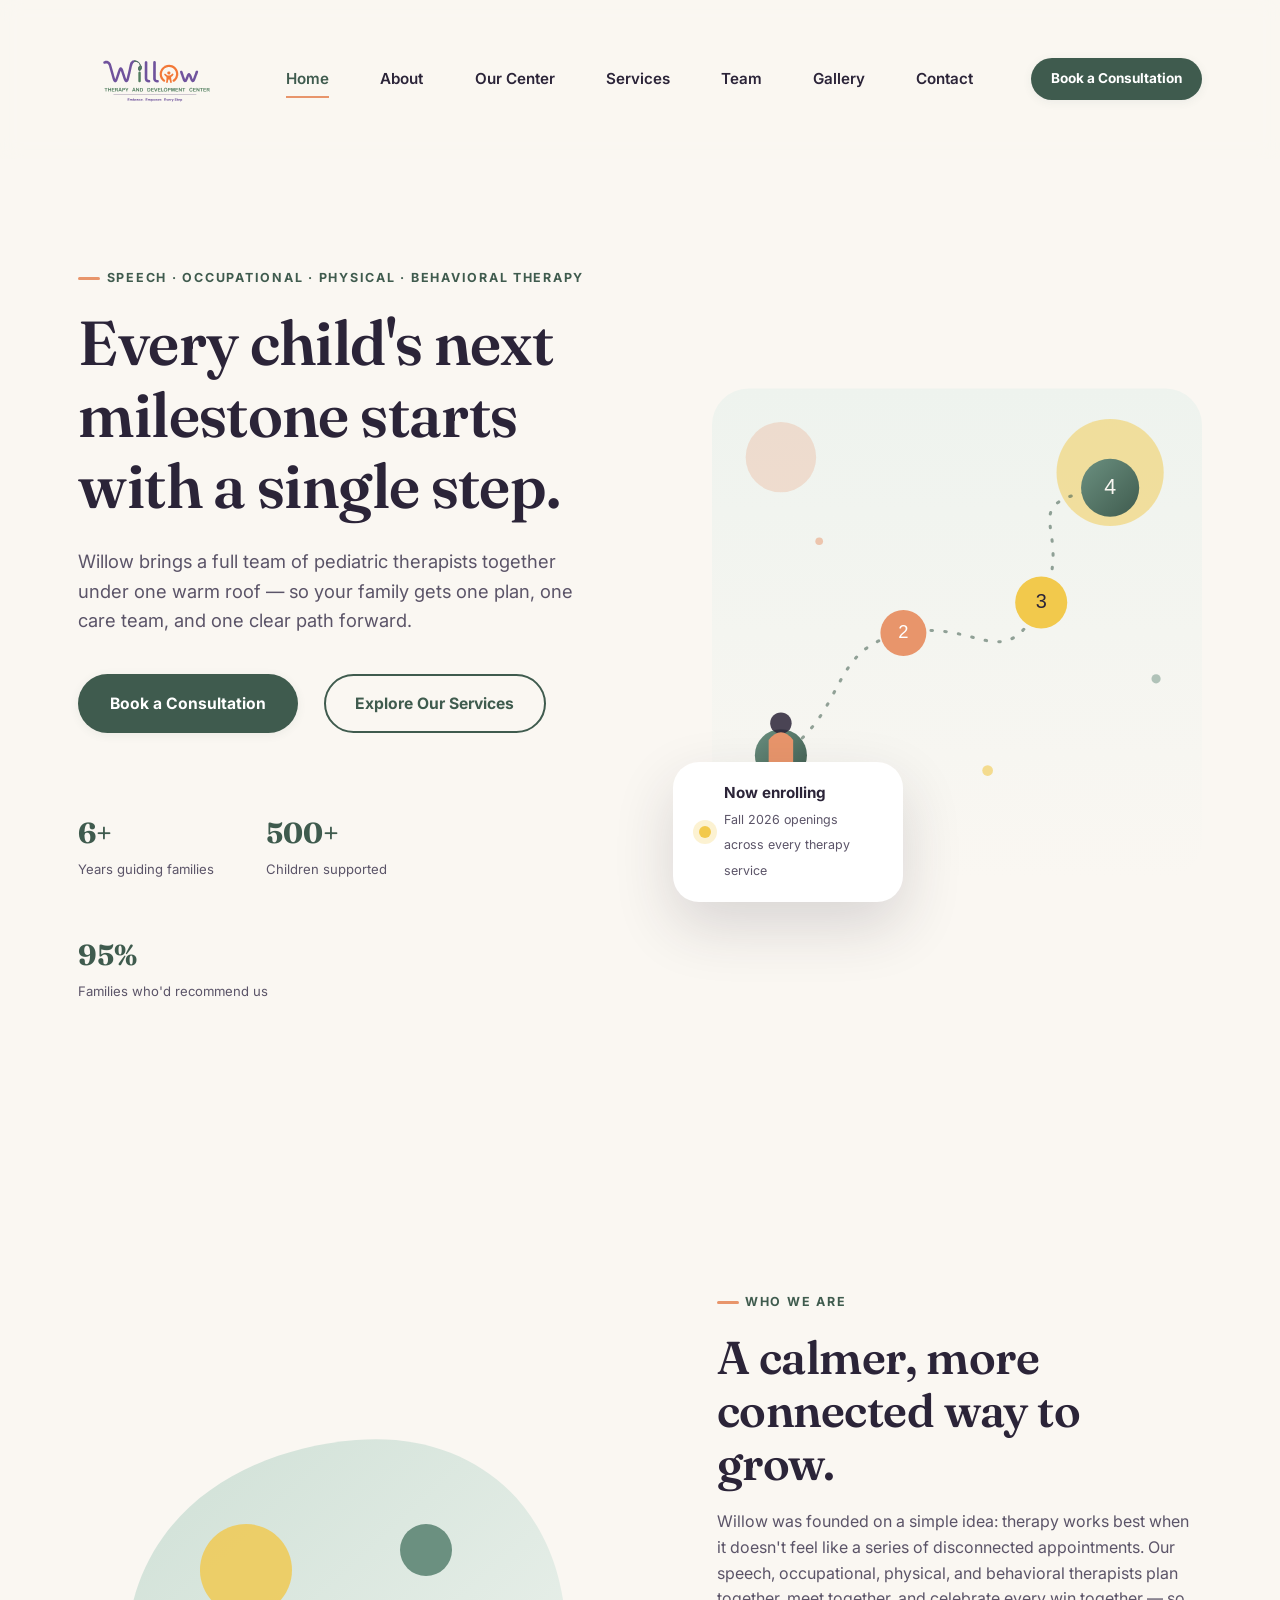
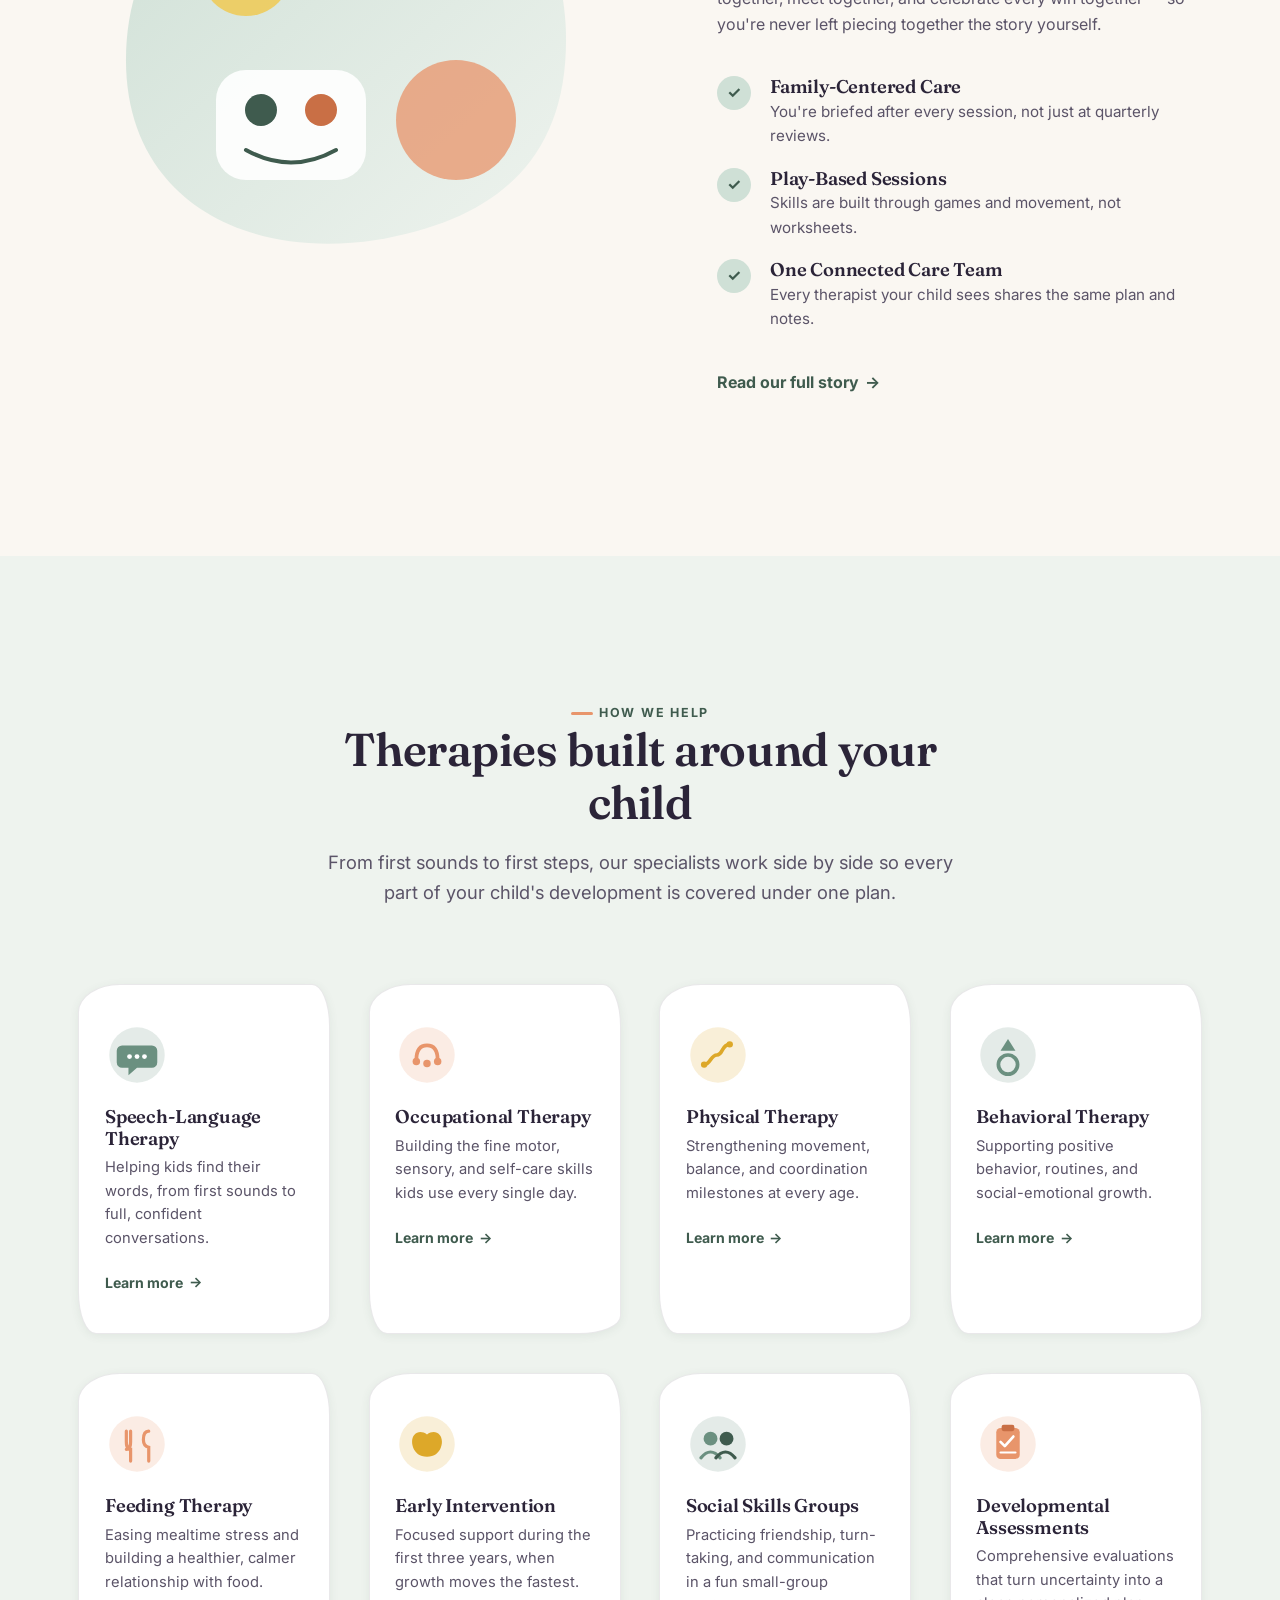
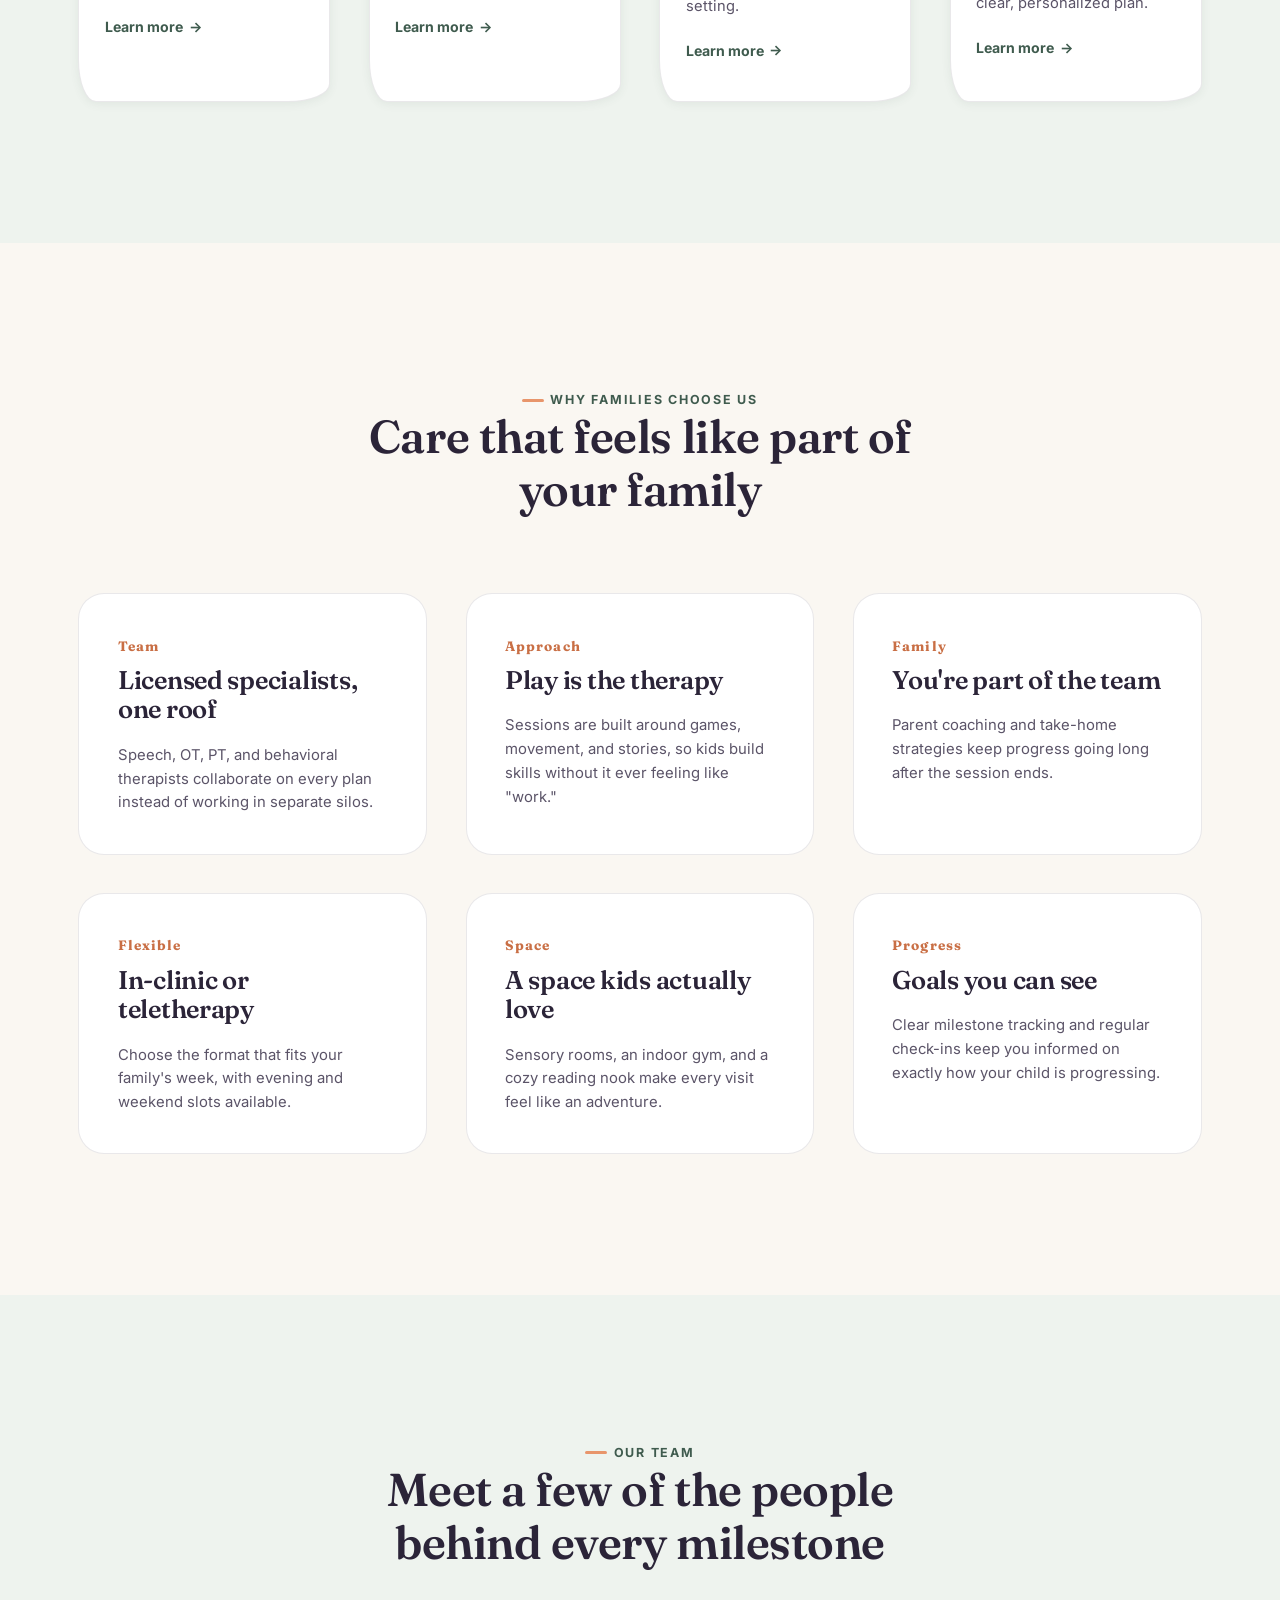
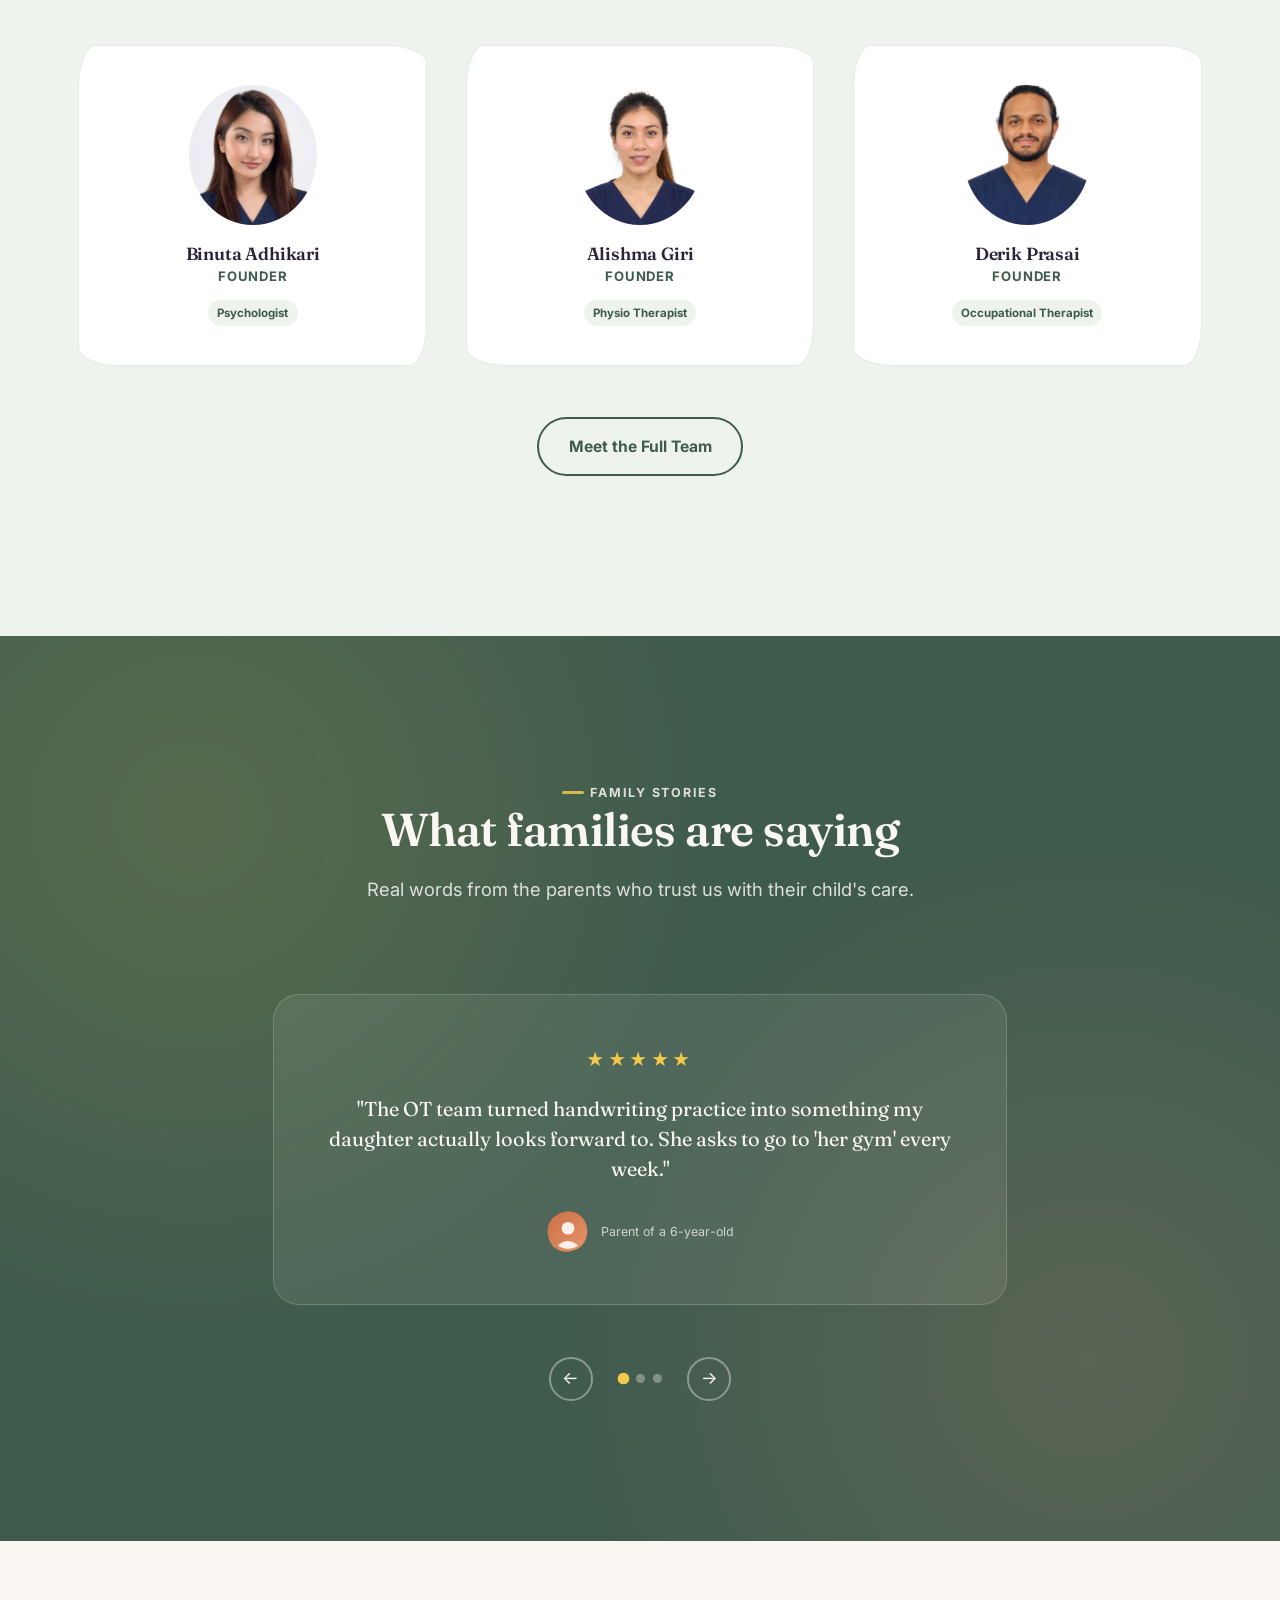
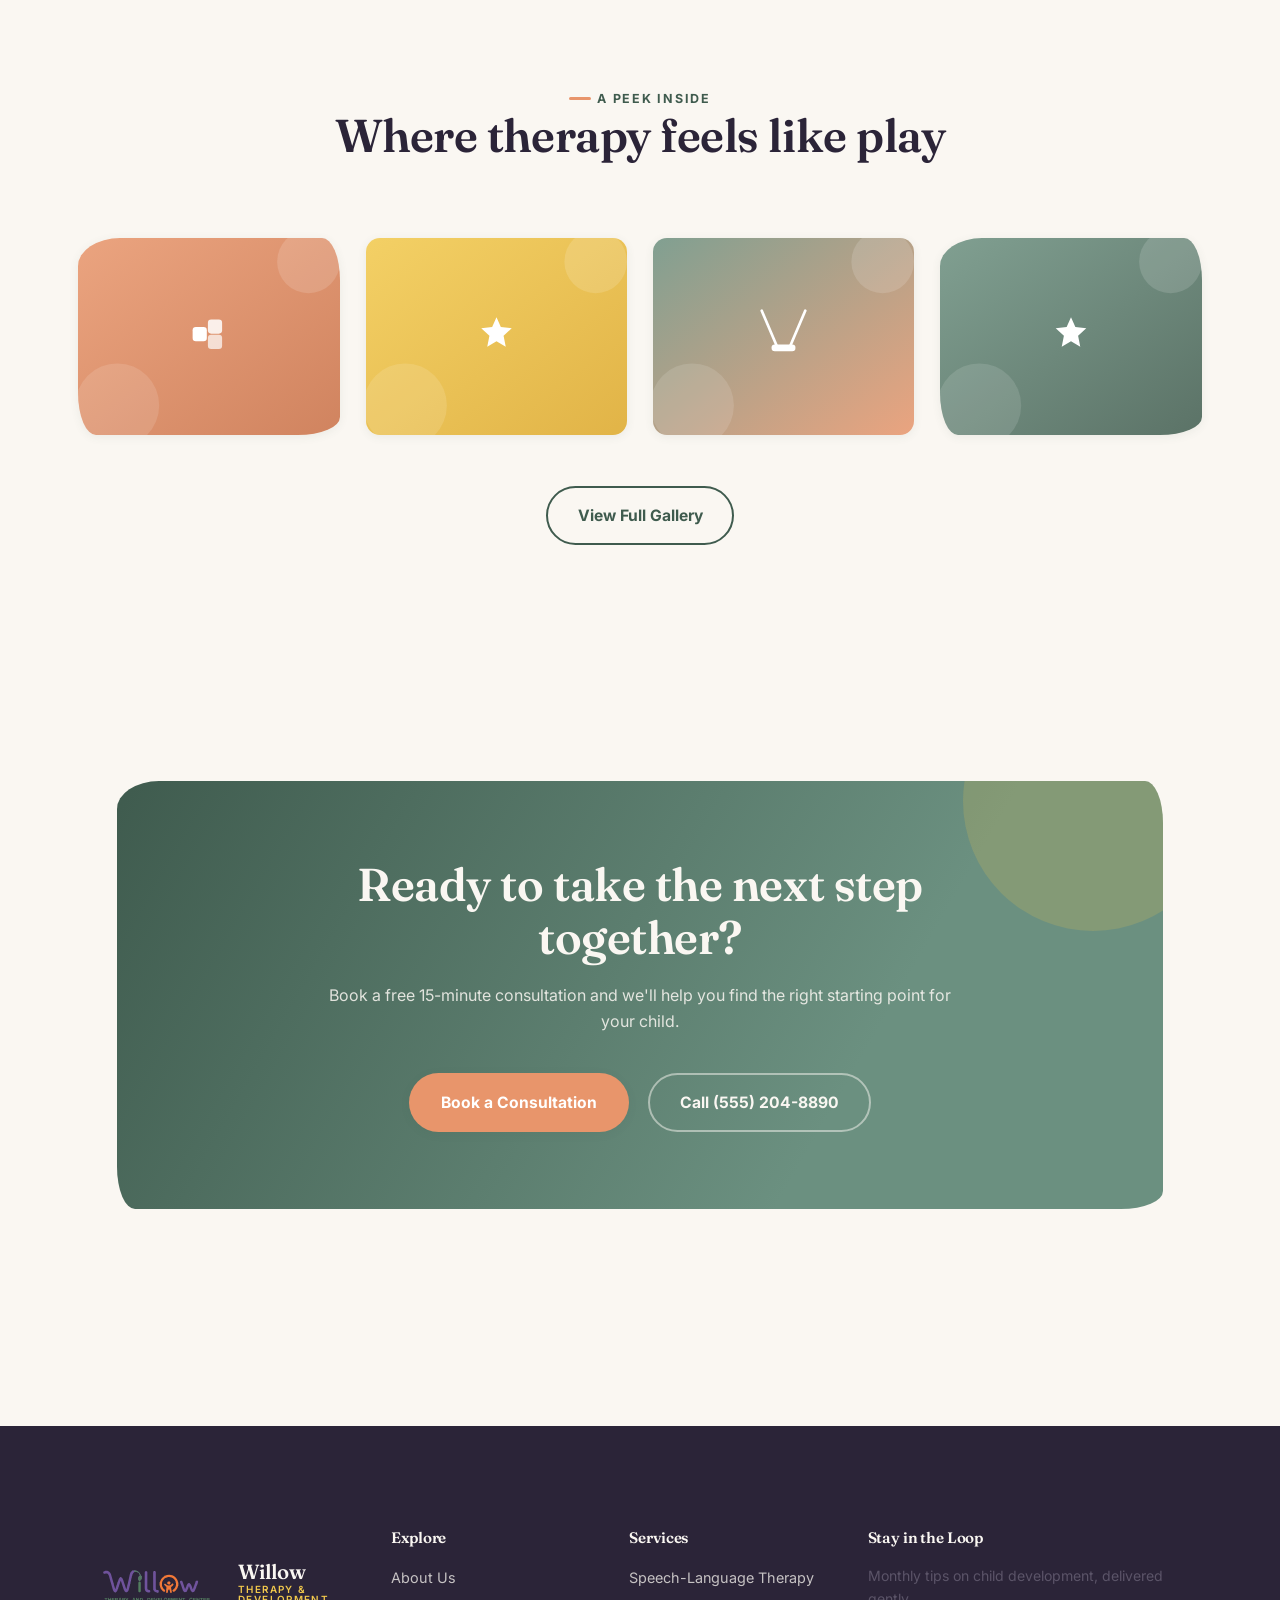
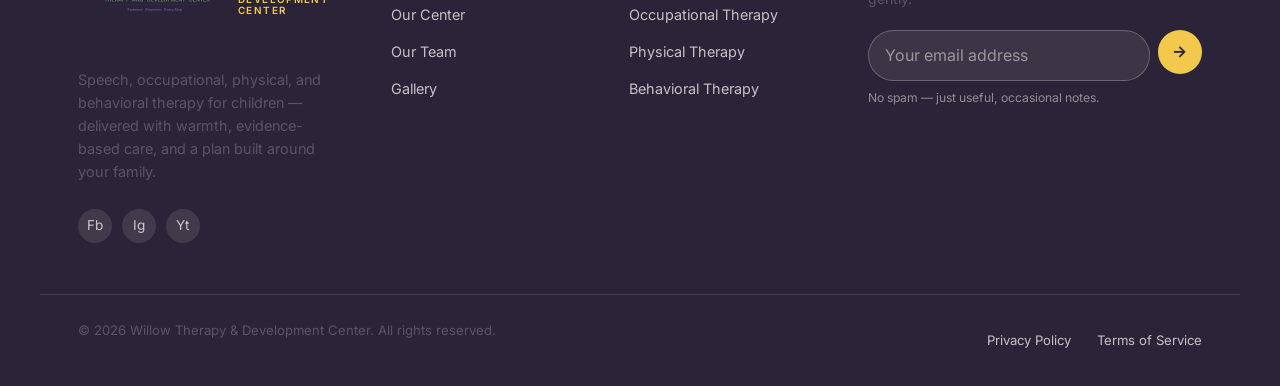
==== index.html @ e05fc43d "Willow Therapy & Development Center website Static marketing site (7 pages, vanilla JS, no build ste" ====
<!DOCTYPE html>
<html lang="en">
<head>
<meta charset="UTF-8">
<meta name="viewport" content="width=device-width, initial-scale=1.0">
<title>Willow Therapy &amp; Development Center</title>
<meta name="description" content="Willow is a pediatric therapy &amp; development center offering speech, occupational, physical, and behavioral therapy for children in one warm, connected space.">
<link rel="icon" type="image/svg+xml" href="images/favicon.svg">
<link rel="preconnect" href="https://fonts.googleapis.com">
<link rel="preconnect" href="https://fonts.gstatic.com" crossorigin>
<link href="https://fonts.googleapis.com/css2?family=Fraunces:opsz,wght@9..144,400;9..144,500;9..144,600;9..144,700&amp;family=Inter:wght@400;500;600;700;800&amp;display=swap" rel="stylesheet">
<link rel="stylesheet" href="css/style.css">
</head>
<body>

<a class="skip-link" href="#main">Skip to content</a>

<!-- ============================== HEADER ============================== -->
<header class="site-header">
  <div class="container nav">
    <a href="index.html" class="brand">
      <img src="images/no_bg_logo.svg" alt="Willow Therapy &amp; Development Center logo" width="42" height="34">
      
    </a>
    <nav class="nav-links" aria-label="Primary">
      <a href="index.html" aria-current="page">Home</a>
      <a href="about.html">About</a>
      <a href="our-center.html">Our Center</a>
      <a href="services.html">Services</a>
      <a href="team.html">Team</a>
      <a href="gallery.html">Gallery</a>
      <a href="contact.html">Contact</a>
    </nav>
    <div class="nav-actions">
      <a href="contact.html#contact-form" class="btn btn-primary btn-sm">Book a Consultation</a>
      <button class="hamburger" aria-label="Toggle menu" aria-expanded="false" aria-controls="mobileMenu">
        <span></span><span></span><span></span>
      </button>
    </div>
  </div>
</header>

<div class="mobile-menu" id="mobileMenu">
  <ul>
    <li><a href="index.html">Home</a></li>
    <li><a href="about.html">About</a></li>
    <li><a href="our-center.html">Our Center</a></li>
    <li><a href="services.html">Services</a></li>
    <li><a href="team.html">Team</a></li>
    <li><a href="gallery.html">Gallery</a></li>
    <li><a href="contact.html">Contact</a></li>
  </ul>
  <a href="contact.html#contact-form" class="btn btn-primary btn-block">Book a Consultation</a>
</div>

<main id="main">

  <!-- ============================== HERO ============================== -->
  <section class="hero">
    <div class="container">
      <div class="hero-copy reveal">
        <p class="eyebrow">Speech &middot; Occupational &middot; Physical &middot; Behavioral Therapy</p>
        <h1>Every child's next milestone starts with a single step.</h1>
        <p class="lead">Willow brings a full team of pediatric therapists together under one warm roof — so your family gets one plan, one care team, and one clear path forward.</p>
        <div class="hero-actions">
          <a href="contact.html#contact-form" class="btn btn-primary">Book a Consultation</a>
          <a href="services.html" class="btn btn-outline">Explore Our Services</a>
        </div>
        <div class="hero-stats">
          <div class="stat"><b>6+</b><span>Years guiding families</span></div>
          <div class="stat"><b>500+</b><span>Children supported</span></div>
          <div class="stat"><b>95%</b><span>Families who'd recommend us</span></div>
        </div>
      </div>
      <div class="hero-art reveal">
        <img src="images/hero-path.svg" alt="Illustration of a winding path with four stepping stones, representing a child's developmental milestones" width="640" height="640">
        <div class="hero-badge">
          <span class="dot" aria-hidden="true"></span>
          <div>
            <strong>Now enrolling</strong>
            <span>Fall 2026 openings across every therapy service</span>
          </div>
        </div>
      </div>
    </div>
  </section>

  <!-- ============================== ABOUT ============================== -->
  <section class="section" id="about">
    <div class="container two-col">
      <div class="about-art reveal">
        <img src="images/about-illustration.svg" alt="Illustration of a cozy therapy room with soft shapes and building blocks" width="500" height="460">
      </div>
      <div class="reveal">
        <p class="eyebrow">Who We Are</p>
        <h2>A calmer, more connected way to grow.</h2>
        <p>Willow was founded on a simple idea: therapy works best when it doesn't feel like a series of disconnected appointments. Our speech, occupational, physical, and behavioral therapists plan together, meet together, and celebrate every win together &mdash; so you're never left piecing together the story yourself.</p>
        <div class="about-values">
          <div class="about-value">
            <span class="mark">✓</span>
            <div><h4>Family-Centered Care</h4><p>You're briefed after every session, not just at quarterly reviews.</p></div>
          </div>
          <div class="about-value">
            <span class="mark">✓</span>
            <div><h4>Play-Based Sessions</h4><p>Skills are built through games and movement, not worksheets.</p></div>
          </div>
          <div class="about-value">
            <span class="mark">✓</span>
            <div><h4>One Connected Care Team</h4><p>Every therapist your child sees shares the same plan and notes.</p></div>
          </div>
        </div>
        <p style="margin-top: var(--sp-5);"><a href="about.html" class="btn-ghost">Read our full story</a></p>
      </div>
    </div>
  </section>

  <!-- ============================== SERVICES ============================== -->
  <section class="section section-alt" id="services">
    <div class="container">
      <div class="section-head center reveal">
        <p class="eyebrow">How We Help</p>
        <h2>Therapies built around your child</h2>
        <p class="lead" style="margin-inline:auto;">From first sounds to first steps, our specialists work side by side so every part of your child's development is covered under one plan.</p>
      </div>
      <div class="service-grid">

        <div class="service-card reveal">
          <img class="service-icon" src="images/icon-speech.svg" alt="" width="64" height="64">
          <h3>Speech-Language Therapy</h3>
          <p>Helping kids find their words, from first sounds to full, confident conversations.</p>
          <a href="services.html#speech-language-therapy" class="btn-ghost">Learn more</a>
        </div>

        <div class="service-card reveal">
          <img class="service-icon" src="images/icon-ot.svg" alt="" width="64" height="64">
          <h3>Occupational Therapy</h3>
          <p>Building the fine motor, sensory, and self-care skills kids use every single day.</p>
          <a href="services.html#occupational-therapy" class="btn-ghost">Learn more</a>
        </div>

        <div class="service-card reveal">
          <img class="service-icon" src="images/icon-pt.svg" alt="" width="64" height="64">
          <h3>Physical Therapy</h3>
          <p>Strengthening movement, balance, and coordination milestones at every age.</p>
          <a href="services.html#physical-therapy" class="btn-ghost">Learn more</a>
        </div>

        <div class="service-card reveal">
          <img class="service-icon" src="images/icon-aba.svg" alt="" width="64" height="64">
          <h3>Behavioral Therapy</h3>
          <p>Supporting positive behavior, routines, and social-emotional growth.</p>
          <a href="services.html#behavioral-therapy" class="btn-ghost">Learn more</a>
        </div>

        <div class="service-card reveal">
          <img class="service-icon" src="images/icon-feeding.svg" alt="" width="64" height="64">
          <h3>Feeding Therapy</h3>
          <p>Easing mealtime stress and building a healthier, calmer relationship with food.</p>
          <a href="services.html#feeding-therapy" class="btn-ghost">Learn more</a>
        </div>

        <div class="service-card reveal">
          <img class="service-icon" src="images/icon-early.svg" alt="" width="64" height="64">
          <h3>Early Intervention</h3>
          <p>Focused support during the first three years, when growth moves the fastest.</p>
          <a href="services.html#early-intervention" class="btn-ghost">Learn more</a>
        </div>

        <div class="service-card reveal">
          <img class="service-icon" src="images/icon-social.svg" alt="" width="64" height="64">
          <h3>Social Skills Groups</h3>
          <p>Practicing friendship, turn-taking, and communication in a fun small-group setting.</p>
          <a href="services.html#social-skills-groups" class="btn-ghost">Learn more</a>
        </div>

        <div class="service-card reveal">
          <img class="service-icon" src="images/icon-assessment.svg" alt="" width="64" height="64">
          <h3>Developmental Assessments</h3>
          <p>Comprehensive evaluations that turn uncertainty into a clear, personalized plan.</p>
          <a href="services.html#developmental-assessments" class="btn-ghost">Learn more</a>
        </div>

      </div>
    </div>
  </section>

  <!-- ============================== WHY CHOOSE US ============================== -->
  <section class="section" id="why-us">
    <div class="container">
      <div class="section-head center reveal">
        <p class="eyebrow">Why Families Choose Us</p>
        <h2>Care that feels like part of your family</h2>
      </div>
      <div class="why-grid">
        <div class="why-card reveal">
          <span class="num">Team</span>
          <h3>Licensed specialists, one roof</h3>
          <p>Speech, OT, PT, and behavioral therapists collaborate on every plan instead of working in separate silos.</p>
        </div>
        <div class="why-card reveal">
          <span class="num">Approach</span>
          <h3>Play is the therapy</h3>
          <p>Sessions are built around games, movement, and stories, so kids build skills without it ever feeling like "work."</p>
        </div>
        <div class="why-card reveal">
          <span class="num">Family</span>
          <h3>You're part of the team</h3>
          <p>Parent coaching and take-home strategies keep progress going long after the session ends.</p>
        </div>
        <div class="why-card reveal">
          <span class="num">Flexible</span>
          <h3>In-clinic or teletherapy</h3>
          <p>Choose the format that fits your family's week, with evening and weekend slots available.</p>
        </div>
        <div class="why-card reveal">
          <span class="num">Space</span>
          <h3>A space kids actually love</h3>
          <p>Sensory rooms, an indoor gym, and a cozy reading nook make every visit feel like an adventure.</p>
        </div>
        <div class="why-card reveal">
          <span class="num">Progress</span>
          <h3>Goals you can see</h3>
          <p>Clear milestone tracking and regular check-ins keep you informed on exactly how your child is progressing.</p>
        </div>
      </div>
    </div>
  </section>

  <!-- ============================== MEET THE TEAM ============================== -->
  <section class="section section-alt" id="team">
    <div class="container">
      <div class="section-head center reveal">
        <p class="eyebrow">Our Team</p>
        <h2>Meet a few of the people behind every milestone</h2>
      </div>
      <div class="team-grid team-preview">
        <div class="team-card reveal">
          <div class="team-photo"><img src="images/Binuta.jpg" alt="Portrait illustration of Binuta Adhikari" width="128" height="140"></div>
          <h3>Binuta Adhikari</h3>
          <span class="team-role">Founder</span>
          <div class="team-tags"><span class="tag">Psychologist</span></div>
        </div>
        <div class="team-card reveal">
          <div class="team-photo"><img src="images/Alishma.jpg" alt="Portrait illustration of Alishma Giri" width="128" height="140"></div>
          <h3>Alishma Giri</h3>
          <span class="team-role">Founder</span>
          <div class="team-tags"><span class="tag">Physio Therapist</span></div>
        </div>
        <div class="team-card reveal">
          <div class="team-photo"><img src="images/Derik.jpg" alt="Portrait illustration of Derik Prasai" width="128" height="140"></div>
          <h3>Derik Prasai</h3>
          <span class="team-role">Founder</span>
          <div class="team-tags"><span class="tag">Occupational Therapist</span></div>
        </div>
      </div>
      <p class="text-center" style="margin-top: var(--sp-6);"><a href="team.html" class="btn btn-outline">Meet the Full Team</a></p>
    </div>
  </section>

  <!-- ============================== TESTIMONIALS ============================== -->
  <section class="section testimonials" id="testimonials">
    <div class="container">
      <div class="section-head center reveal">
        <p class="eyebrow on-dark">Family Stories</p>
        <h2>What families are saying</h2>
        <p class="lead" style="margin-inline:auto;">Real words from the parents who trust us with their child's care.</p>
      </div>

      <div class="slider">
        <div class="slider-track">
          <div class="slider-slides">

            <div class="slide">
              <div class="testimonial-card">
                <div class="stars">★★★★★</div>
                <p>"The OT team turned handwriting practice into something my daughter actually looks forward to. She asks to go to 'her gym' every week."</p>
                <div class="testimonial-author">
                  <div class="avatar"><img src="images/team-5.svg" alt="" width="44" height="44"></div>
                  <div><strong></strong><span>Parent of a 6-year-old</span></div>
                </div>
              </div>
            </div>

            <div class="slide">
              <div class="testimonial-card">
                <div class="stars">★★★★★</div>
                <p>"Having speech, OT, and behavioral therapy coordinated in one place saved us so much time &mdash; and the team actually talks to each other about our son's plan."</p>
                <div class="testimonial-author">
                  <div class="avatar"><img src="images/team-6.svg" alt="" width="44" height="44"></div>
                  <div><strong></strong><span>Parent of a 4-year-old</span></div>
                </div>
              </div>
            </div>

            <div class="slide">
              <div class="testimonial-card">
                <div class="stars">★★★★★</div>
                <p>"From the first assessment, we felt heard instead of rushed through a checklist. Two years later, our daughter's confidence has completely transformed."</p>
                <div class="testimonial-author">
                  <div class="avatar"><img src="images/team-1.svg" alt="" width="44" height="44"></div>
                  <div><strong></strong><span>Parent of a 4-year-old</span></div>
                </div>
              </div>
            </div>

          </div>
        </div>
        <div class="slider-controls">
          <button class="slider-arrow slider-prev" aria-label="Previous testimonial">&#8592;</button>
          <div class="slider-dots" aria-label="Testimonial navigation"></div>
          <button class="slider-arrow slider-next" aria-label="Next testimonial">&#8594;</button>
        </div>
      </div>
    </div>
  </section>

  <!-- ============================== GALLERY PREVIEW ============================== -->
  <section class="section" id="gallery">
    <div class="container">
      <div class="section-head center reveal">
        <p class="eyebrow">A Peek Inside</p>
        <h2>Where therapy feels like play</h2>
      </div>
      <div class="gallery-preview-grid">
        <a href="gallery.html" class="gallery-item reveal">
          <img src="images/gallery-1.svg" alt="Illustration representing the therapy playroom" width="480" height="360">
          <div class="gallery-caption"><strong>Therapy Playroom</strong></div>
        </a>
        <a href="gallery.html" class="gallery-item reveal">
          <img src="images/gallery-2.svg" alt="Illustration representing the sensory room" width="480" height="360">
          <div class="gallery-caption"><strong>Sensory Room</strong></div>
        </a>
        <a href="gallery.html" class="gallery-item reveal">
          <img src="images/gallery-3.svg" alt="Illustration representing the outdoor play yard" width="480" height="360">
          <div class="gallery-caption"><strong>Outdoor Play Yard</strong></div>
        </a>
        <a href="gallery.html" class="gallery-item reveal">
          <img src="images/gallery-8.svg" alt="Illustration representing a milestone celebration" width="480" height="360">
          <div class="gallery-caption"><strong>Milestone Celebrations</strong></div>
        </a>
      </div>
      <p class="text-center" style="margin-top: var(--sp-6);"><a href="gallery.html" class="btn btn-outline">View Full Gallery</a></p>
    </div>
  </section>

  <!-- ============================== CONTACT CTA ============================== -->
  <section class="section tight">
    <div class="container">
      <div class="cta-band reveal">
        <div class="container">
          <h2>Ready to take the next step together?</h2>
          <p>Book a free 15-minute consultation and we'll help you find the right starting point for your child.</p>
          <div class="btn-group">
            <a href="contact.html#contact-form" class="btn btn-accent">Book a Consultation</a>
            <a href="tel:+15552048890" class="btn btn-outline on-dark">Call (555) 204-8890</a>
          </div>
        </div>
      </div>
    </div>
  </section>

</main>

<!-- ============================== FOOTER ============================== -->
<footer class="site-footer">
  <div class="container footer-top">
    <div class="footer-grid">
      <div class="footer-brand">
        <a href="index.html" class="brand">
          <img src="images/no_bg_logo.svg" alt="Willow Therapy &amp; Development Center logo" width="150" height="34">
          <span class="brand-name">Willow<span>Therapy &amp; Development Center</span></span>
        </a>
        <p class="footer-about">Speech, occupational, physical, and behavioral therapy for children &mdash; delivered with warmth, evidence-based care, and a plan built around your family.</p>
        <div class="footer-social">
          <a href="https://www.facebook.com/willowtdc" aria-label="Facebook">Fb</a>
          <a href="https://www.instagram.com/willowtdc" aria-label="Instagram">Ig</a>
          <a href="https://www.youtube.com/@WillowTherapyDevelopmentCenter" aria-label="YouTube">Yt</a>
        </div>
      </div>
      <div class="footer-col">
        <h4>Explore</h4>
        <ul>
          <li><a href="about.html">About Us</a></li>
          <li><a href="our-center.html">Our Center</a></li>
          <li><a href="team.html">Our Team</a></li>
          <li><a href="gallery.html">Gallery</a></li>
              </ul>
      </div>
      <div class="footer-col">
        <h4>Services</h4>
        <ul>
          <li><a href="services.html#speech-language-therapy">Speech-Language Therapy</a></li>
          <li><a href="services.html#occupational-therapy">Occupational Therapy</a></li>
          <li><a href="services.html#physical-therapy">Physical Therapy</a></li>
          <li><a href="services.html#behavioral-therapy">Behavioral Therapy</a></li>
        </ul>
      </div>
      <div class="footer-col footer-newsletter">
        <h4>Stay in the Loop</h4>
        <p style="margin:0; font-size:0.88rem;">Monthly tips on child development, delivered gently.</p>
        <form id="newsletterForm">
          <label class="sr-only" for="newsletterEmail">Email address</label>
          <input type="email" id="newsletterEmail" placeholder="Your email address" required>
          <button type="submit" aria-label="Subscribe">&#8594;</button>
        </form>
        <p class="hint">No spam &mdash; just useful, occasional notes.</p>
      </div>
    </div>
  </div>
  <div class="container footer-bottom">
    <p>&copy; <span data-year>2026</span> Willow Therapy &amp; Development Center. All rights reserved.</p>
    <div class="legal-links"><a href="#">Privacy Policy</a><a href="#">Terms of Service</a></div>
  </div>
</footer>

<button class="back-to-top" aria-label="Back to top">&#8593;</button>

<script src="js/main.js"></script>
</body>
</html>
---- css/style.css ----
/* ==========================================================================
   Willow Therapy & Development Center
   Stylesheet overview:
     1.  Design tokens (custom properties)
     2.  Reset & base elements
     3.  Typography
     4.  Layout helpers / containers / grids
     5.  Buttons & form controls
     6.  Reveal / scroll animations
     7.  Site header & navigation
     8.  Page (interior) hero banner
     9.  Home hero
     10. About section
     11. Process / "path" steps
     12. Services
     13. Why choose us
     14. Team
     15. Testimonials
     16. Gallery
     17. Blog
     18. FAQ accordion
     19. Contact / forms
     20. CTA band
     21. Footer
     22. Misc components (badges, stats, lightbox, back-to-top, toast)
     23. Responsive breakpoints
   ========================================================================== */

/* -------------------------------------------------------------------------
   1. DESIGN TOKENS
   A warm, sage + apricot + sunshine palette (deliberately not the generic
   teal/coral healthcare pastel). Fraunces (soft serif) carries personality
   in headings; Inter stays quiet and legible for body/UI text. The
   "pebble" radii below are the site's recurring shape signature — organic,
   asymmetric rounding that echoes the stepping-stone motif used in the
   hero and section dividers.
   ---------------------------------------------------------------------- */
:root{
  /* colour */
  --sage:        #6B9080;
  --sage-dark:   #3F5B4E;
  --sage-light:  #CFE0D6;
  --mist:        #EEF3EE;
  --clay:        #E8956B;
  --clay-dark:   #C96F45;
  --sun:         #F2C94C;
  --sun-dark:    #DDA829;
  --ink:         #2B2438;
  --ink-soft:    #5B5468;
  --cream:       #FAF7F2;
  --white:       #FFFFFF;

  --bg:          var(--cream);
  --bg-alt:      var(--mist);
  --text:        var(--ink);
  --text-soft:   var(--ink-soft);
  --border:      rgba(43,36,56,0.10);

  /* type */
  --font-display: "Fraunces", Georgia, "Times New Roman", serif;
  --font-body:    "Inter", -apple-system, BlinkMacSystemFont, "Segoe UI", sans-serif;

  /* spacing scale */
  --sp-1: 0.4rem;
  --sp-2: 0.8rem;
  --sp-3: 1.2rem;
  --sp-4: 1.6rem;
  --sp-5: 2.4rem;
  --sp-6: 3.2rem;
  --sp-7: 4.8rem;
  --sp-8: 6.4rem;
  --sp-9: 8.8rem;

  /* radii — the "pebble" system */
  --radius-pebble:     42px 18px 42px 18px/28px 42px 18px 42px;
  --radius-pebble-alt: 18px 42px 18px 42px/42px 18px 42px 18px;
  --radius-soft:       26px;
  --radius-md:         14px;
  --radius-round:      999px;

  /* shadow — warm-tinted, never pure black */
  --shadow-sm: 0 2px 10px rgba(63,91,78,0.08);
  --shadow-md: 0 12px 30px rgba(63,91,78,0.14);
  --shadow-lg: 0 24px 60px rgba(43,36,56,0.16);

  --transition: 220ms cubic-bezier(.4,.1,.2,1);
  --container-w: 1200px;
}

/* -------------------------------------------------------------------------
   2. RESET & BASE
   ---------------------------------------------------------------------- */
*, *::before, *::after{ box-sizing: border-box; }
html{ scroll-behavior: smooth; }
body{
  margin: 0;
  font-family: var(--font-body);
  color: var(--text);
  background: var(--bg);
  line-height: 1.6;
  -webkit-font-smoothing: antialiased;
  overflow-x: hidden;
}
img{ max-width: 100%; display: block; }
a{ color: inherit; text-decoration: none; }
ul{ list-style: none; margin: 0; padding: 0; }
button{ font: inherit; cursor: pointer; }
input, textarea, select{ font: inherit; }
svg{ display: block; }

:focus-visible{
  outline: 3px solid var(--sun-dark);
  outline-offset: 3px;
  border-radius: 6px;
}

@media (prefers-reduced-motion: reduce){
  html{ scroll-behavior: auto; }
  *, *::before, *::after{
    animation-duration: 0.01ms !important;
    animation-iteration-count: 1 !important;
    transition-duration: 0.01ms !important;
    scroll-behavior: auto !important;
  }
}

/* -------------------------------------------------------------------------
   3. TYPOGRAPHY
   ---------------------------------------------------------------------- */
h1, h2, h3, h4{
  font-family: var(--font-display);
  font-weight: 600;
  color: var(--ink);
  line-height: 1.15;
  margin: 0 0 var(--sp-3);
  letter-spacing: -0.01em;
}
h1{ font-size: clamp(2.4rem, 1.8rem + 2.6vw, 4rem); font-weight: 600; }
h2{ font-size: clamp(2rem, 1.6rem + 1.6vw, 2.9rem); }
h3{ font-size: clamp(1.3rem, 1.15rem + 0.6vw, 1.6rem); }
h4{ font-size: 1.15rem; }
p{ margin: 0 0 var(--sp-3); color: var(--text-soft); }
.lead{ font-size: 1.15rem; color: var(--text-soft); max-width: 56ch; }

.eyebrow{
  display: inline-flex;
  align-items: center;
  gap: 0.5em;
  font-family: var(--font-body);
  font-size: 0.78rem;
  font-weight: 700;
  letter-spacing: 0.14em;
  text-transform: uppercase;
  color: var(--sage-dark);
  margin-bottom: var(--sp-3);
}
.eyebrow::before{
  content: "";
  width: 22px; height: 3px;
  border-radius: 2px;
  background: var(--clay);
  display: inline-block;
}
.eyebrow.on-dark{ color: var(--sun); }
.eyebrow.on-dark::before{ background: var(--sun); }

.section-head{ max-width: 640px; margin: 0 0 var(--sp-7); }
.section-head.center{ margin-left: auto; margin-right: auto; text-align: center; }
.section-head p{ margin-bottom: 0; }

.text-center{ text-align: center; }

.sr-only{
  position: absolute;
  width: 1px; height: 1px;
  padding: 0; margin: -1px;
  overflow: hidden;
  clip: rect(0,0,0,0);
  white-space: nowrap;
  border: 0;
}

.hint{ font-size: 0.8rem; color: var(--text-soft); }

/* -------------------------------------------------------------------------
   4. LAYOUT
   ---------------------------------------------------------------------- */
.container{
  width: 100%;
  max-width: var(--container-w);
  margin-inline: auto;
  padding-inline: var(--sp-5);
}
.section{ padding-block: var(--sp-9); }
.section.tight{ padding-block: var(--sp-7); }
.section-alt{ background: var(--bg-alt); }

.grid{ display: grid; gap: var(--sp-5); }
.grid-2{ grid-template-columns: repeat(2, 1fr); }
.grid-3{ grid-template-columns: repeat(3, 1fr); }
.grid-4{ grid-template-columns: repeat(4, 1fr); }

.two-col{
  display: grid;
  grid-template-columns: 1.05fr 0.95fr;
  gap: var(--sp-8);
  align-items: center;
}
.two-col.reverse{ grid-template-columns: 0.95fr 1.05fr; }
.two-col.reverse > *:first-child{ order: 2; }

/* -------------------------------------------------------------------------
   5. BUTTONS & FORM CONTROLS
   ---------------------------------------------------------------------- */
.btn{
  display: inline-flex;
  align-items: center;
  justify-content: center;
  gap: 0.5em;
  padding: 0.95em 1.9em;
  border-radius: var(--radius-round);
  font-weight: 700;
  font-size: 0.98rem;
  border: 2px solid transparent;
  transition: transform var(--transition), box-shadow var(--transition), background var(--transition), color var(--transition);
  white-space: nowrap;
}
.btn:hover{ transform: translateY(-3px); }
.btn:active{ transform: translateY(-1px); }

.btn-primary{
  background: var(--sage-dark);
  color: var(--white);
  box-shadow: var(--shadow-sm);
}
.btn-primary:hover{ background: var(--sage); box-shadow: var(--shadow-md); }

.btn-accent{
  background: var(--clay);
  color: var(--white);
  box-shadow: var(--shadow-sm);
}
.btn-accent:hover{ background: var(--clay-dark); box-shadow: var(--shadow-md); }

.btn-outline{
  background: transparent;
  border-color: currentColor;
  color: var(--sage-dark);
}
.btn-outline:hover{ background: var(--sage-dark); color: var(--white); }

.btn-outline.on-dark{ color: var(--cream); border-color: rgba(250,247,242,0.5); }
.btn-outline.on-dark:hover{ background: var(--cream); color: var(--sage-dark); }

.btn-ghost{
  background: transparent;
  color: var(--sage-dark);
  padding: 0.4em 0;
  border-radius: 0;
  font-weight: 700;
}
.btn-ghost::after{ content: "\2192"; margin-left: 0.4em; transition: transform var(--transition); display: inline-block; }
.btn-ghost:hover::after{ transform: translateX(4px); }
.btn-ghost:hover{ transform: none; }

.btn-sm{ padding: 0.6em 1.3em; font-size: 0.85rem; }
.btn-block{ width: 100%; }

.field{ margin-bottom: var(--sp-4); text-align: left; }
.field label{
  display: block;
  font-weight: 700;
  font-size: 0.88rem;
  margin-bottom: var(--sp-1);
  color: var(--ink);
}
.field .hint{ font-size: 0.8rem; color: var(--text-soft); margin-top: 0.3em; }
.field input,
.field select,
.field textarea{
  width: 100%;
  padding: 0.85em 1.1em;
  border: 2px solid var(--border);
  border-radius: var(--radius-md);
  background: var(--white);
  color: var(--text);
  transition: border-color var(--transition), box-shadow var(--transition);
}
.field input:focus,
.field select:focus,
.field textarea:focus{
  border-color: var(--sage);
  box-shadow: 0 0 0 4px rgba(107,144,128,0.15);
  outline: none;
}
.field textarea{ resize: vertical; min-height: 120px; }
.field.has-error input,
.field.has-error textarea,
.field.has-error select{ border-color: #C9503F; }
.field .error-msg{ display: none; color: #C9503F; font-size: 0.8rem; margin-top: 0.3em; font-weight: 600; }
.field.has-error .error-msg{ display: block; }
.checkbox-field{ display: flex; align-items: flex-start; gap: 0.6em; font-size: 0.88rem; color: var(--text-soft); }
.checkbox-field input{ width: auto; margin-top: 0.2em; accent-color: var(--sage-dark); }

/* -------------------------------------------------------------------------
   6. REVEAL / SCROLL ANIMATIONS
   ---------------------------------------------------------------------- */
.reveal{
  opacity: 0;
  transform: translateY(28px);
  transition: opacity 700ms ease, transform 700ms ease;
}
.reveal.is-visible{ opacity: 1; transform: translateY(0); }
.reveal-stagger > *{ transition-delay: calc(var(--i, 0) * 90ms); }

@keyframes floatY{
  0%, 100%{ transform: translateY(0); }
  50%{ transform: translateY(-10px); }
}
@keyframes popIn{
  from{ opacity: 0; transform: scale(0.6); }
  to{ opacity: 1; transform: scale(1); }
}
@keyframes drawPath{
  to{ stroke-dashoffset: 0; }
}
@keyframes spinSlow{
  to{ transform: rotate(360deg); }
}

/* -------------------------------------------------------------------------
   7. HEADER & NAVIGATION
   ---------------------------------------------------------------------- */
.site-header{
  position: sticky;
  top: 0;
  z-index: 500;
  background: rgba(250,247,242,0.86);
  backdrop-filter: blur(10px);
  -webkit-backdrop-filter: blur(10px);
  border-bottom: 1px solid transparent;
  transition: box-shadow var(--transition), border-color var(--transition), background var(--transition);
}
.site-header.is-scrolled{
  box-shadow: var(--shadow-sm);
  border-bottom-color: var(--border);
}
.nav{
  display: flex;
  align-items: center;
  justify-content: space-between;
  padding-block: var(--sp-3);
}
.brand{ display: flex; align-items: center; gap: 0.6em; }
.brand img{ width: 150px; height: auto; }
.brand-name{
  font-family: var(--font-display);
  font-weight: 600;
  font-size: 1.28rem;
  color: var(--ink);
  line-height: 1.1;
}
.brand-name span{ display: block; font-family: var(--font-body); font-weight: 600; font-size: 0.62rem; letter-spacing: 0.14em; text-transform: uppercase; color: var(--sage-dark); }

.nav-links{
  display: flex;
  align-items: center;
  gap: var(--sp-6);
}
.nav-links a{
  position: relative;
  font-weight: 600;
  font-size: 0.95rem;
  color: var(--text);
  padding-block: 0.3em;
}
.nav-links a::after{
  content: "";
  position: absolute;
  left: 0; bottom: -2px;
  width: 100%; height: 2px;
  background: var(--clay);
  transform: scaleX(0);
  transform-origin: left;
  transition: transform var(--transition);
}
.nav-links a:hover::after,
.nav-links a[aria-current="page"]::after{ transform: scaleX(1); }
.nav-links a[aria-current="page"]{ color: var(--sage-dark); }

.nav-actions{ display: flex; align-items: center; gap: var(--sp-4); }

.hamburger{
  display: none;
  flex-direction: column;
  justify-content: center;
  gap: 5px;
  width: 42px; height: 42px;
  border: none;
  background: var(--sage-light);
  border-radius: var(--radius-round);
  padding: 0;
}
.hamburger span{
  width: 20px; height: 2.5px;
  background: var(--sage-dark);
  margin-inline: auto;
  border-radius: 2px;
  transition: transform var(--transition), opacity var(--transition);
}
.hamburger.is-active span:nth-child(1){ transform: translateY(7.5px) rotate(45deg); }
.hamburger.is-active span:nth-child(2){ opacity: 0; }
.hamburger.is-active span:nth-child(3){ transform: translateY(-7.5px) rotate(-45deg); }

.mobile-menu{
  display: none;
  position: fixed;
  inset: 0;
  top: 0;
  background: var(--cream);
  z-index: 490;
  padding: var(--sp-9) var(--sp-5) var(--sp-5);
  transform: translateX(100%);
  transition: transform 320ms ease;
  overflow-y: auto;
}
.mobile-menu.is-open{ display: block; transform: translateX(0); }
.mobile-menu ul{ display: flex; flex-direction: column; gap: var(--sp-2); }
.mobile-menu a{
  display: block;
  font-family: var(--font-display);
  font-size: 1.6rem;
  padding: 0.4em 0;
  border-bottom: 1px solid var(--border);
}
.mobile-menu .btn{ margin-top: var(--sp-5); }

/* -------------------------------------------------------------------------
   8. INTERIOR PAGE HERO BANNER
   ---------------------------------------------------------------------- */
.page-banner{
  padding-block: var(--sp-8) var(--sp-7);
  background: linear-gradient(180deg, var(--mist), var(--bg) 85%);
  text-align: center;
  position: relative;
  overflow: hidden;
}
.page-banner::before, .page-banner::after{
  content: "";
  position: absolute;
  border-radius: 50%;
  z-index: 0;
}
.page-banner::before{ width: 220px; height: 220px; background: var(--sun); opacity: 0.18; top: -60px; left: -60px; }
.page-banner::after{ width: 260px; height: 260px; background: var(--clay); opacity: 0.14; bottom: -100px; right: -60px; }
.page-banner .container{ position: relative; z-index: 1; }
.breadcrumb{
  display: flex; justify-content: center; gap: 0.5em;
  font-size: 0.85rem; font-weight: 600; color: var(--text-soft);
  margin-bottom: var(--sp-3);
}
.breadcrumb a:hover{ color: var(--sage-dark); }
.page-banner h1{ margin-bottom: var(--sp-2); }
.page-banner .lead{ margin-inline: auto; }

/* -------------------------------------------------------------------------
   9. HOME HERO
   ---------------------------------------------------------------------- */
.hero{ padding-block: var(--sp-8) var(--sp-9); position: relative; overflow: hidden; }
.hero .container{
  display: grid;
  grid-template-columns: 1fr 0.92fr;
  gap: var(--sp-8);
  align-items: center;
}
.hero-copy h1{ margin-bottom: var(--sp-4); }
.hero-copy .lead{ margin-bottom: var(--sp-5); }
.hero-actions{ display: flex; gap: var(--sp-4); flex-wrap: wrap; margin-bottom: var(--sp-7); }

.hero-stats{ display: flex; gap: var(--sp-6); flex-wrap: wrap; }
.hero-stats .stat b{
  display: block;
  font-family: var(--font-display);
  font-size: 1.8rem;
  color: var(--sage-dark);
}
.hero-stats .stat span{ font-size: 0.82rem; color: var(--text-soft); }

.hero-art{ position: relative; }
.hero-art img{
  border-radius: var(--radius-pebble);
  width: 100%;
  animation: floatY 7s ease-in-out infinite;
}
.hero-badge{
  position: absolute;
  bottom: 8%;
  left: -8%;
  background: var(--white);
  border-radius: var(--radius-soft);
  padding: var(--sp-3) var(--sp-4);
  box-shadow: var(--shadow-lg);
  display: flex;
  align-items: center;
  gap: 0.8em;
  max-width: 230px;
}
.hero-badge .dot{ width: 12px; height: 12px; border-radius: 50%; background: var(--sun); flex-shrink: 0; box-shadow: 0 0 0 6px rgba(242,201,76,0.25); }
.hero-badge strong{ display: block; font-size: 0.95rem; }
.hero-badge span{ font-size: 0.78rem; color: var(--text-soft); }

/* -------------------------------------------------------------------------
   10. ABOUT SECTION
   ---------------------------------------------------------------------- */
.about-art{ position: relative; }
.about-art img{ width: 100%; border-radius: var(--radius-pebble-alt); }
.about-values{ display: grid; gap: var(--sp-3); margin-top: var(--sp-5); }
.about-value{ display: flex; gap: var(--sp-3); align-items: flex-start; }
.about-value .mark{
  width: 34px; height: 34px; border-radius: 50%;
  background: var(--sage-light); color: var(--sage-dark);
  display: flex; align-items: center; justify-content: center;
  font-weight: 700; flex-shrink: 0;
}
.about-value h4{ margin-bottom: 0.15em; }
.about-value p{ margin-bottom: 0; font-size: 0.95rem; }

.pull-quote{
  border-left: 4px solid var(--clay);
  padding-left: var(--sp-4);
  margin: var(--sp-6) 0;
  font-family: var(--font-display);
  font-size: 1.2rem;
  color: var(--ink);
}
.pull-quote cite{ display: block; font-family: var(--font-body); font-style: normal; font-size: 0.82rem; color: var(--text-soft); margin-top: var(--sp-2); }

/* -------------------------------------------------------------------------
   11. PROCESS / "PATH" STEPS  (a genuine sequence — numbering is earned)
   ---------------------------------------------------------------------- */
.path-steps{
  display: grid;
  grid-template-columns: repeat(4, 1fr);
  gap: var(--sp-5);
  position: relative;
  counter-reset: step;
}
.path-steps::before{
  content: "";
  position: absolute;
  top: 34px; left: 8%; right: 8%;
  height: 3px;
  background-image: linear-gradient(90deg, var(--sage) 0 8px, transparent 8px 20px);
  background-size: 20px 3px;
  opacity: 0.5;
  z-index: 0;
}
.path-step{ position: relative; z-index: 1; text-align: center; }
.path-step .stone{
  width: 68px; height: 68px;
  border-radius: 50%;
  margin: 0 auto var(--sp-3);
  display: flex; align-items: center; justify-content: center;
  font-family: var(--font-display); font-size: 1.4rem; font-weight: 600;
  color: var(--white);
  background: linear-gradient(135deg, var(--sage), var(--sage-dark));
  box-shadow: var(--shadow-md);
}
.path-step:nth-child(2) .stone{ background: linear-gradient(135deg, var(--clay), var(--clay-dark)); }
.path-step:nth-child(3) .stone{ background: linear-gradient(135deg, var(--sun), var(--sun-dark)); color: var(--ink); }
.path-step:nth-child(4) .stone{ background: linear-gradient(135deg, var(--sage-dark), var(--ink)); }
.path-step h4{ margin-bottom: 0.3em; }
.path-step p{ font-size: 0.92rem; margin-bottom: 0; }

/* -------------------------------------------------------------------------
   12. SERVICES
   ---------------------------------------------------------------------- */
.service-grid{ display: grid; grid-template-columns: repeat(4, 1fr); gap: var(--sp-5); }
.service-card{
  background: var(--white);
  border-radius: var(--radius-pebble);
  padding: var(--sp-5) var(--sp-4);
  box-shadow: var(--shadow-sm);
  transition: transform var(--transition), box-shadow var(--transition);
  border: 1px solid var(--border);
}
.service-card:hover{ transform: translateY(-8px); box-shadow: var(--shadow-lg); }
.service-icon{
  width: 64px; height: 64px;
  margin-bottom: var(--sp-3);
  transition: transform var(--transition);
}
.service-card:hover .service-icon{ transform: rotate(-8deg) scale(1.06); }
.service-card h3{ font-size: 1.15rem; margin-bottom: 0.4em; }
.service-card p{ font-size: 0.92rem; margin-bottom: var(--sp-3); }
.service-card .btn-ghost{ font-size: 0.88rem; }

.service-detail{
  display: grid;
  grid-template-columns: 90px 1fr;
  gap: var(--sp-4);
  padding: var(--sp-5);
  background: var(--white);
  border-radius: var(--radius-soft);
  box-shadow: var(--shadow-sm);
  border: 1px solid var(--border);
  margin-bottom: var(--sp-5);
  align-items: start;
}
.service-detail .service-icon{ width: 64px; height: 64px; margin: 0; }
.service-detail ul{ margin-top: var(--sp-2); display: grid; gap: 0.4em; }
.service-detail ul li{ font-size: 0.92rem; color: var(--text-soft); padding-left: 1.3em; position: relative; }
.service-detail ul li::before{ content: "✓"; position: absolute; left: 0; color: var(--sage-dark); font-weight: 700; }

/* -------------------------------------------------------------------------
   13. WHY CHOOSE US
   ---------------------------------------------------------------------- */
.why-grid{ display: grid; grid-template-columns: repeat(3, 1fr); gap: var(--sp-5); }
.why-card{
  padding: var(--sp-5);
  border-radius: var(--radius-soft);
  background: var(--white);
  border: 1px solid var(--border);
  transition: transform var(--transition), box-shadow var(--transition), background var(--transition);
}
.why-card:hover{ transform: translateY(-6px); box-shadow: var(--shadow-md); background: var(--white); }
.why-card .num{
  font-family: var(--font-display);
  font-size: 0.85rem;
  font-weight: 700;
  color: var(--clay-dark);
  letter-spacing: 0.08em;
}
.why-card h3{ margin-top: 0.3em; }
.why-card p{ margin-bottom: 0; font-size: 0.93rem; }

/* -------------------------------------------------------------------------
   14. TEAM
   ---------------------------------------------------------------------- */
.team-grid{ display: grid; grid-template-columns: repeat(3, 1fr); gap: var(--sp-5); }
.team-card{
  text-align: center;
  background: var(--white);
  border-radius: var(--radius-pebble-alt);
  padding: var(--sp-5) var(--sp-4);
  border: 1px solid var(--border);
  transition: transform var(--transition), box-shadow var(--transition);
}
.team-card:hover{ transform: translateY(-6px); box-shadow: var(--shadow-md); }
.team-photo{
  width: 128px; height: 140px;
  margin: 0 auto var(--sp-3);
  border-radius: 50%;
  overflow: hidden;
  background: var(--sage-light);
}
.team-photo img{ width: 100%; height: 100%; object-fit: cover; }
.team-card h3{ margin-bottom: 0.1em; font-size: 1.1rem; }
.team-role{ font-size: 0.82rem; font-weight: 700; color: var(--sage-dark); text-transform: uppercase; letter-spacing: 0.06em; margin-bottom: var(--sp-2); display: block; }
.team-card p{ font-size: 0.9rem; margin-bottom: var(--sp-2); }
.team-tags{ display: flex; flex-wrap: wrap; gap: 0.4em; justify-content: center; }
.tag{
  font-size: 0.72rem; font-weight: 700;
  padding: 0.35em 0.8em;
  border-radius: var(--radius-round);
  background: var(--mist);
  color: var(--sage-dark);
}
.team-preview .team-card p{ display: none; }

/* -------------------------------------------------------------------------
   15. TESTIMONIALS
   ---------------------------------------------------------------------- */
.testimonials{ background: var(--sage-dark); color: var(--cream); position: relative; overflow: hidden; }
.testimonials::before{
  content: "";
  position: absolute; inset: 0;
  background: radial-gradient(circle at 15% 20%, rgba(242,201,76,0.14), transparent 40%),
              radial-gradient(circle at 85% 80%, rgba(232,149,107,0.16), transparent 40%);
}
.testimonials .container{ position: relative; z-index: 1; }
.testimonials .section-head h2, .testimonials .section-head p{ color: var(--cream); }
.testimonials .section-head p{ opacity: 0.85; }

.slider{ position: relative; max-width: 760px; margin: 0 auto; }
.slider-track{ overflow: hidden; }
.slider-slides{ display: flex; transition: transform 500ms ease; }
.slide{ flex: 0 0 100%; padding: var(--sp-2); }
.testimonial-card{
  background: rgba(250,247,242,0.08);
  border: 1px solid rgba(250,247,242,0.18);
  border-radius: var(--radius-soft);
  padding: var(--sp-6);
  text-align: center;
}
.testimonial-card .stars{ color: var(--sun); letter-spacing: 0.2em; margin-bottom: var(--sp-3); font-size: 1.1rem; }
.testimonial-card p{ font-family: var(--font-display); font-size: 1.25rem; color: var(--cream); margin-bottom: var(--sp-4); line-height: 1.5; }
.testimonial-author{ display: flex; align-items: center; justify-content: center; gap: 0.7em; }
.testimonial-author .avatar{ width: 44px; height: 44px; border-radius: 50%; overflow: hidden; flex-shrink: 0; }
.testimonial-author strong{ display: block; font-size: 0.92rem; }
.testimonial-author span{ font-size: 0.78rem; opacity: 0.75; }

.slider-controls{ display: flex; align-items: center; justify-content: center; gap: var(--sp-4); margin-top: var(--sp-5); }
.slider-arrow{
  width: 44px; height: 44px; border-radius: 50%;
  background: transparent; border: 2px solid rgba(250,247,242,0.4);
  color: var(--cream); font-size: 1.1rem;
  display: flex; align-items: center; justify-content: center;
  transition: background var(--transition), border-color var(--transition), transform var(--transition);
}
.slider-arrow:hover{ background: var(--cream); color: var(--sage-dark); border-color: var(--cream); transform: translateY(-2px); }
.slider-dots{ display: flex; gap: 0.5em; }
.slider-dots button{
  width: 9px; height: 9px; border-radius: 50%;
  background: rgba(250,247,242,0.35); border: none; padding: 0;
  transition: background var(--transition), transform var(--transition);
}
.slider-dots button.is-active{ background: var(--sun); transform: scale(1.3); }

/* -------------------------------------------------------------------------
   16. GALLERY
   ---------------------------------------------------------------------- */
.gallery-filters{ display: flex; flex-wrap: wrap; gap: var(--sp-2); justify-content: center; margin-bottom: var(--sp-6); }
.filter-btn{
  padding: 0.6em 1.3em;
  border-radius: var(--radius-round);
  background: var(--white);
  border: 2px solid var(--border);
  font-weight: 700; font-size: 0.85rem;
  color: var(--text-soft);
  transition: all var(--transition);
}
.filter-btn:hover{ border-color: var(--sage); color: var(--sage-dark); }
.filter-btn.is-active{ background: var(--sage-dark); border-color: var(--sage-dark); color: var(--white); }

.gallery-grid{ display: grid; grid-template-columns: repeat(4, 1fr); gap: var(--sp-4); }
.gallery-item{
  position: relative;
  border-radius: var(--radius-md);
  overflow: hidden;
  cursor: pointer;
  aspect-ratio: 4/3;
  box-shadow: var(--shadow-sm);
}
.gallery-item:nth-child(3n+1){ border-radius: var(--radius-pebble); }
.gallery-item img{ width: 100%; height: 100%; object-fit: cover; transition: transform 450ms ease; }
.gallery-item:hover img{ transform: scale(1.08); }
.gallery-caption{
  position: absolute; inset: auto 0 0 0;
  padding: var(--sp-3);
  background: linear-gradient(0deg, rgba(43,36,56,0.75), transparent);
  color: var(--white);
  opacity: 0;
  transform: translateY(8px);
  transition: opacity var(--transition), transform var(--transition);
}
.gallery-item:hover .gallery-caption{ opacity: 1; transform: translateY(0); }
.gallery-caption strong{ font-size: 0.9rem; display: block; }
.gallery-caption span{ font-size: 0.72rem; opacity: 0.85; }
.gallery-item.is-hidden{ display: none; }

.lightbox{
  position: fixed; inset: 0; z-index: 900;
  background: rgba(43,36,56,0.88);
  display: none;
  align-items: center; justify-content: center;
  padding: var(--sp-5);
}
.lightbox.is-open{ display: flex; }
.lightbox-inner{ max-width: 720px; width: 100%; text-align: center; }
.lightbox-inner img{ border-radius: var(--radius-soft); margin-bottom: var(--sp-3); max-height: 70vh; width: 100%; object-fit: cover; }
.lightbox-caption{ color: var(--cream); }
.lightbox-caption strong{ display: block; font-family: var(--font-display); font-size: 1.2rem; }
.lightbox-caption span{ font-size: 0.85rem; opacity: 0.75; }
.lightbox-close, .lightbox-prev, .lightbox-next{
  position: absolute;
  width: 46px; height: 46px; border-radius: 50%;
  background: rgba(250,247,242,0.14);
  border: 1px solid rgba(250,247,242,0.3);
  color: var(--cream); font-size: 1.2rem;
  display: flex; align-items: center; justify-content: center;
  transition: background var(--transition);
}
.lightbox-close:hover, .lightbox-prev:hover, .lightbox-next:hover{ background: rgba(250,247,242,0.28); }
.lightbox-close{ top: var(--sp-4); right: var(--sp-4); }
.lightbox-prev{ left: var(--sp-4); top: 50%; transform: translateY(-50%); }
.lightbox-next{ right: var(--sp-4); top: 50%; transform: translateY(-50%); }

.gallery-preview-grid{ display: grid; grid-template-columns: repeat(4, 1fr); gap: var(--sp-4); }

/* -------------------------------------------------------------------------
   17. BLOG
   ---------------------------------------------------------------------- */
.blog-grid{ display: grid; grid-template-columns: repeat(3, 1fr); gap: var(--sp-5); }
.blog-card{
  background: var(--white);
  border-radius: var(--radius-soft);
  overflow: hidden;
  border: 1px solid var(--border);
  transition: transform var(--transition), box-shadow var(--transition);
  display: flex; flex-direction: column;
}
.blog-card:hover{ transform: translateY(-6px); box-shadow: var(--shadow-md); }
.blog-thumb{ aspect-ratio: 16/10; overflow: hidden; }
.blog-thumb img{ width: 100%; height: 100%; object-fit: cover; transition: transform 450ms ease; }
.blog-card:hover .blog-thumb img{ transform: scale(1.06); }
.blog-body{ padding: var(--sp-4); display: flex; flex-direction: column; flex: 1; }
.blog-meta{ display: flex; gap: var(--sp-3); font-size: 0.76rem; font-weight: 700; text-transform: uppercase; letter-spacing: 0.05em; color: var(--clay-dark); margin-bottom: var(--sp-2); }
.blog-card h3{ font-size: 1.1rem; margin-bottom: 0.5em; }
.blog-excerpt{ font-size: 0.92rem; margin-bottom: var(--sp-3); }
.blog-full{ display: none; font-size: 0.92rem; color: var(--text-soft); margin-bottom: var(--sp-3); }
.blog-full.is-open{ display: block; }
.blog-body .btn-ghost{ margin-top: auto; align-self: flex-start; font-size: 0.88rem; background: none; border: none; }

/* -------------------------------------------------------------------------
   18. FAQ ACCORDION
   ---------------------------------------------------------------------- */
.accordion{ max-width: 760px; margin: 0 auto; display: grid; gap: var(--sp-3); }
.accordion-item{
  background: var(--white);
  border: 1px solid var(--border);
  border-radius: var(--radius-md);
  overflow: hidden;
}
.accordion-trigger{
  width: 100%;
  display: flex; align-items: center; justify-content: space-between;
  gap: var(--sp-3);
  padding: var(--sp-4) var(--sp-4);
  background: none; border: none;
  text-align: left;
  font-family: var(--font-display);
  font-size: 1.02rem;
  font-weight: 600;
  color: var(--ink);
}
.accordion-trigger .plus{
  flex-shrink: 0;
  width: 30px; height: 30px;
  border-radius: 50%;
  background: var(--mist);
  color: var(--sage-dark);
  display: flex; align-items: center; justify-content: center;
  font-size: 1.1rem;
  transition: transform var(--transition), background var(--transition);
}
.accordion-item.is-open .accordion-trigger .plus{ transform: rotate(45deg); background: var(--sun); color: var(--ink); }
.accordion-panel{
  max-height: 0;
  overflow: hidden;
  transition: max-height 320ms ease;
}
.accordion-panel-inner{ padding: 0 var(--sp-4) var(--sp-4); font-size: 0.94rem; color: var(--text-soft); }

/* -------------------------------------------------------------------------
   19. CONTACT / FORMS
   ---------------------------------------------------------------------- */
.contact-grid{ display: grid; grid-template-columns: 1fr 1.15fr; gap: var(--sp-8); align-items: start; }
.contact-info-card{
  background: var(--sage-dark);
  color: var(--cream);
  border-radius: var(--radius-pebble);
  padding: var(--sp-6);
}
.contact-info-card h3{ color: var(--cream); }
.contact-info-card p{ color: rgba(250,247,242,0.8); }
.contact-list{ display: grid; gap: var(--sp-4); margin-top: var(--sp-5); }
.contact-list li{ display: flex; gap: var(--sp-3); align-items: flex-start; }
.contact-list .ico{
  width: 40px; height: 40px; border-radius: 50%;
  background: rgba(250,247,242,0.12);
  display: flex; align-items: center; justify-content: center;
  flex-shrink: 0; font-size: 1.05rem;
}
.contact-list strong{ display: block; font-size: 0.92rem; }
.contact-list span{ font-size: 0.85rem; color: rgba(250,247,242,0.75); }
.social-row{ display: flex; gap: 0.6em; margin-top: var(--sp-5); }
.social-row a{
  width: 38px; height: 38px; border-radius: 50%;
  background: rgba(250,247,242,0.12);
  display: flex; align-items: center; justify-content: center;
  transition: background var(--transition), transform var(--transition);
  font-size: 0.9rem;
}
.social-row a:hover{ background: var(--sun); color: var(--ink); transform: translateY(-3px); }

.contact-form-card{
  background: var(--white);
  border-radius: var(--radius-soft);
  padding: var(--sp-6);
  border: 1px solid var(--border);
  box-shadow: var(--shadow-sm);
}
.form-row{ display: grid; grid-template-columns: 1fr 1fr; gap: var(--sp-4); }
.form-success{
  display: none;
  text-align: center;
  padding: var(--sp-6) var(--sp-4);
}
.form-success.is-visible{ display: block; }
.form-success .check{
  width: 64px; height: 64px; border-radius: 50%;
  background: var(--sage-light); color: var(--sage-dark);
  display: flex; align-items: center; justify-content: center;
  font-size: 1.8rem; margin: 0 auto var(--sp-3);
}
#contactForm.is-hidden{ display: none; }

/* WhatsApp CTA inside the contact-form success panel. Brand green rather than
   a site token on purpose -- people recognise the colour, and it reads as
   "this opens WhatsApp" instead of "this is another site button". */
.btn-whatsapp{
  background: #25D366;
  color: var(--white);
  box-shadow: var(--shadow-sm);
  margin-top: var(--sp-3);
}
.btn-whatsapp:hover{ background: #1DA851; box-shadow: var(--shadow-md); }
.btn-whatsapp svg{ flex-shrink: 0; }

.map-embed{
  border-radius: var(--radius-soft);
  overflow: hidden;
  margin-top: var(--sp-6);
  border: 1px solid var(--border);
  aspect-ratio: 21/8;
  background: var(--mist);
  display: flex; align-items: center; justify-content: center;
  color: var(--text-soft);
  font-size: 0.9rem;
  gap: 0.5em;
}

/* -------------------------------------------------------------------------
   20. CTA BAND
   ---------------------------------------------------------------------- */
.cta-band{
  background: linear-gradient(120deg, var(--sage-dark), var(--sage) 70%);
  color: var(--cream);
  border-radius: var(--radius-pebble);
  padding: var(--sp-7) var(--sp-6);
  text-align: center;
  position: relative;
  overflow: hidden;
  margin-inline: var(--sp-5);
}
.cta-band::before{
  content: "";
  position: absolute; width: 260px; height: 260px; border-radius: 50%;
  background: var(--sun); opacity: 0.18; top: -110px; right: -60px;
}
.cta-band .container{ position: relative; z-index: 1; max-width: 640px; padding: 0; }
.cta-band h2{ color: var(--cream); }
.cta-band p{ color: rgba(250,247,242,0.85); }
.cta-band .btn-group{ display: flex; gap: var(--sp-3); justify-content: center; flex-wrap: wrap; margin-top: var(--sp-5); }

/* -------------------------------------------------------------------------
   21. FOOTER
   ---------------------------------------------------------------------- */
.site-footer{ background: var(--ink); color: rgba(250,247,242,0.75); position: relative; margin-top: var(--sp-9); }
.footer-divider{ display: block; width: 100%; height: 60px; margin-top: calc(var(--sp-9) * -1); }
.footer-top{ padding-block: var(--sp-8) var(--sp-6); }
.footer-grid{ display: grid; grid-template-columns: 1.4fr 1fr 1fr 1.2fr; gap: var(--sp-6); }
.footer-brand .brand-name{ color: var(--cream); }
.footer-brand .brand-name span{ color: var(--sun); }
.footer-about{ font-size: 0.9rem; margin-top: var(--sp-3); max-width: 30ch; }
.footer-col h4{ color: var(--cream); font-size: 0.95rem; margin-bottom: var(--sp-3); }
.footer-col ul{ display: grid; gap: 0.7em; }
.footer-col a{ font-size: 0.9rem; transition: color var(--transition), padding-left var(--transition); }
.footer-col a:hover{ color: var(--sun); padding-left: 4px; }
.footer-newsletter form{ display: flex; gap: 0.5em; margin-top: var(--sp-3); }
.footer-newsletter input{
  flex: 1; padding: 0.75em 1em; border-radius: var(--radius-round);
  border: 1px solid rgba(250,247,242,0.25); background: rgba(250,247,242,0.08); color: var(--cream);
}
.footer-newsletter input::placeholder{ color: rgba(250,247,242,0.5); }
.footer-newsletter button{
  width: 44px; height: 44px; border-radius: 50%; flex-shrink: 0;
  background: var(--sun); color: var(--ink); border: none; font-weight: 700;
}
.footer-newsletter .hint{ font-size: 0.76rem; margin-top: 0.6em; color: rgba(250,247,242,0.5); }
.footer-social{ display: flex; gap: 0.6em; margin-top: var(--sp-4); }
.footer-social a{ width: 34px; height: 34px; border-radius: 50%; background: rgba(250,247,242,0.1); display: flex; align-items: center; justify-content: center; font-size: 0.85rem; }
.footer-social a:hover{ background: var(--sun); color: var(--ink); }

.footer-bottom{
  border-top: 1px solid rgba(250,247,242,0.12);
  padding-block: var(--sp-4);
  display: flex; justify-content: space-between; align-items: center; flex-wrap: wrap; gap: var(--sp-2);
  font-size: 0.82rem;
}
.footer-bottom .legal-links{ display: flex; gap: var(--sp-4); }
.footer-bottom a:hover{ color: var(--sun); }

/* -------------------------------------------------------------------------
   22. MISC COMPONENTS
   ---------------------------------------------------------------------- */
.stat-strip{ display: grid; grid-template-columns: repeat(4, 1fr); gap: var(--sp-5); text-align: center; }
.stat-strip .stat b{ font-family: var(--font-display); font-size: 2.4rem; color: var(--sage-dark); display: block; }
.stat-strip .stat span{ font-size: 0.85rem; color: var(--text-soft); }

.badge-strip{ display: flex; flex-wrap: wrap; gap: var(--sp-3); justify-content: center; margin-top: var(--sp-6); }
.badge-strip span{
  padding: 0.5em 1.1em;
  border-radius: var(--radius-round);
  background: var(--white);
  border: 1px solid var(--border);
  font-size: 0.82rem; font-weight: 600; color: var(--text-soft);
}

.back-to-top{
  position: fixed; right: var(--sp-4); bottom: var(--sp-4);
  width: 48px; height: 48px; border-radius: 50%;
  background: var(--sage-dark); color: var(--white);
  display: flex; align-items: center; justify-content: center;
  box-shadow: var(--shadow-md);
  opacity: 0; visibility: hidden; transform: translateY(10px);
  transition: opacity var(--transition), transform var(--transition), visibility var(--transition);
  z-index: 400; font-size: 1.1rem; border: none;
}
.back-to-top.is-visible{ opacity: 1; visibility: visible; transform: translateY(0); }
.back-to-top:hover{ background: var(--sage); }

.toast{
  position: fixed; bottom: var(--sp-4); left: 50%;
  transform: translate(-50%, 20px);
  background: var(--ink); color: var(--cream);
  padding: 0.9em 1.6em; border-radius: var(--radius-round);
  font-size: 0.88rem; font-weight: 600;
  box-shadow: var(--shadow-lg);
  opacity: 0; visibility: hidden;
  transition: opacity var(--transition), transform var(--transition), visibility var(--transition);
  z-index: 999;
}
.toast.is-visible{ opacity: 1; visibility: visible; transform: translate(-50%, 0); }

.skip-link{
  position: absolute; left: -999px; top: auto;
  background: var(--sage-dark); color: var(--white);
  padding: 0.8em 1.4em; border-radius: 0 0 10px 0; z-index: 1000;
}
.skip-link:focus{ left: 0; top: 0; }

/* -------------------------------------------------------------------------
   23. RESPONSIVE
   ---------------------------------------------------------------------- */
@media (max-width: 1080px){
  .service-grid{ grid-template-columns: repeat(2, 1fr); }
  .why-grid{ grid-template-columns: repeat(2, 1fr); }
  .team-grid{ grid-template-columns: repeat(2, 1fr); }
  .blog-grid{ grid-template-columns: repeat(2, 1fr); }
  .gallery-grid, .gallery-preview-grid{ grid-template-columns: repeat(3, 1fr); }
  .footer-grid{ grid-template-columns: 1fr 1fr; }
  .stat-strip{ grid-template-columns: repeat(2, 1fr); gap: var(--sp-6); }
  .path-steps{ grid-template-columns: repeat(2, 1fr); }
  .path-steps::before{ display: none; }
}

@media (max-width: 900px){
  .nav-links{ display: none; }
  .nav-actions .btn{ display: none; }
  .hamburger{ display: flex; }
  .hero .container{ grid-template-columns: 1fr; }
  .hero-art{ order: -1; max-width: 420px; margin-inline: auto; }
  .two-col, .two-col.reverse{ grid-template-columns: 1fr; }
  .two-col.reverse > *:first-child{ order: 0; }
  .contact-grid{ grid-template-columns: 1fr; }
  .form-row{ grid-template-columns: 1fr; }
}

@media (max-width: 640px){
  .container{ padding-inline: var(--sp-4); }
  .section{ padding-block: var(--sp-7); }
  .service-grid, .why-grid, .team-grid, .blog-grid{ grid-template-columns: 1fr; }
  .gallery-grid, .gallery-preview-grid{ grid-template-columns: repeat(2, 1fr); }
  .stat-strip{ grid-template-columns: repeat(2, 1fr); }
  .path-steps{ grid-template-columns: 1fr; }
  .footer-grid{ grid-template-columns: 1fr; gap: var(--sp-5); }
  .footer-bottom{ flex-direction: column; text-align: center; }
  .hero-badge{ position: static; margin-top: var(--sp-4); max-width: none; }
  .cta-band{ margin-inline: var(--sp-4); padding: var(--sp-6) var(--sp-4); }
  .slider-controls{ gap: var(--sp-3); }
}

@media (max-width: 420px){
  .gallery-grid, .gallery-preview-grid{ grid-template-columns: 1fr 1fr; }
  h1{ font-size: 2.1rem; }
}
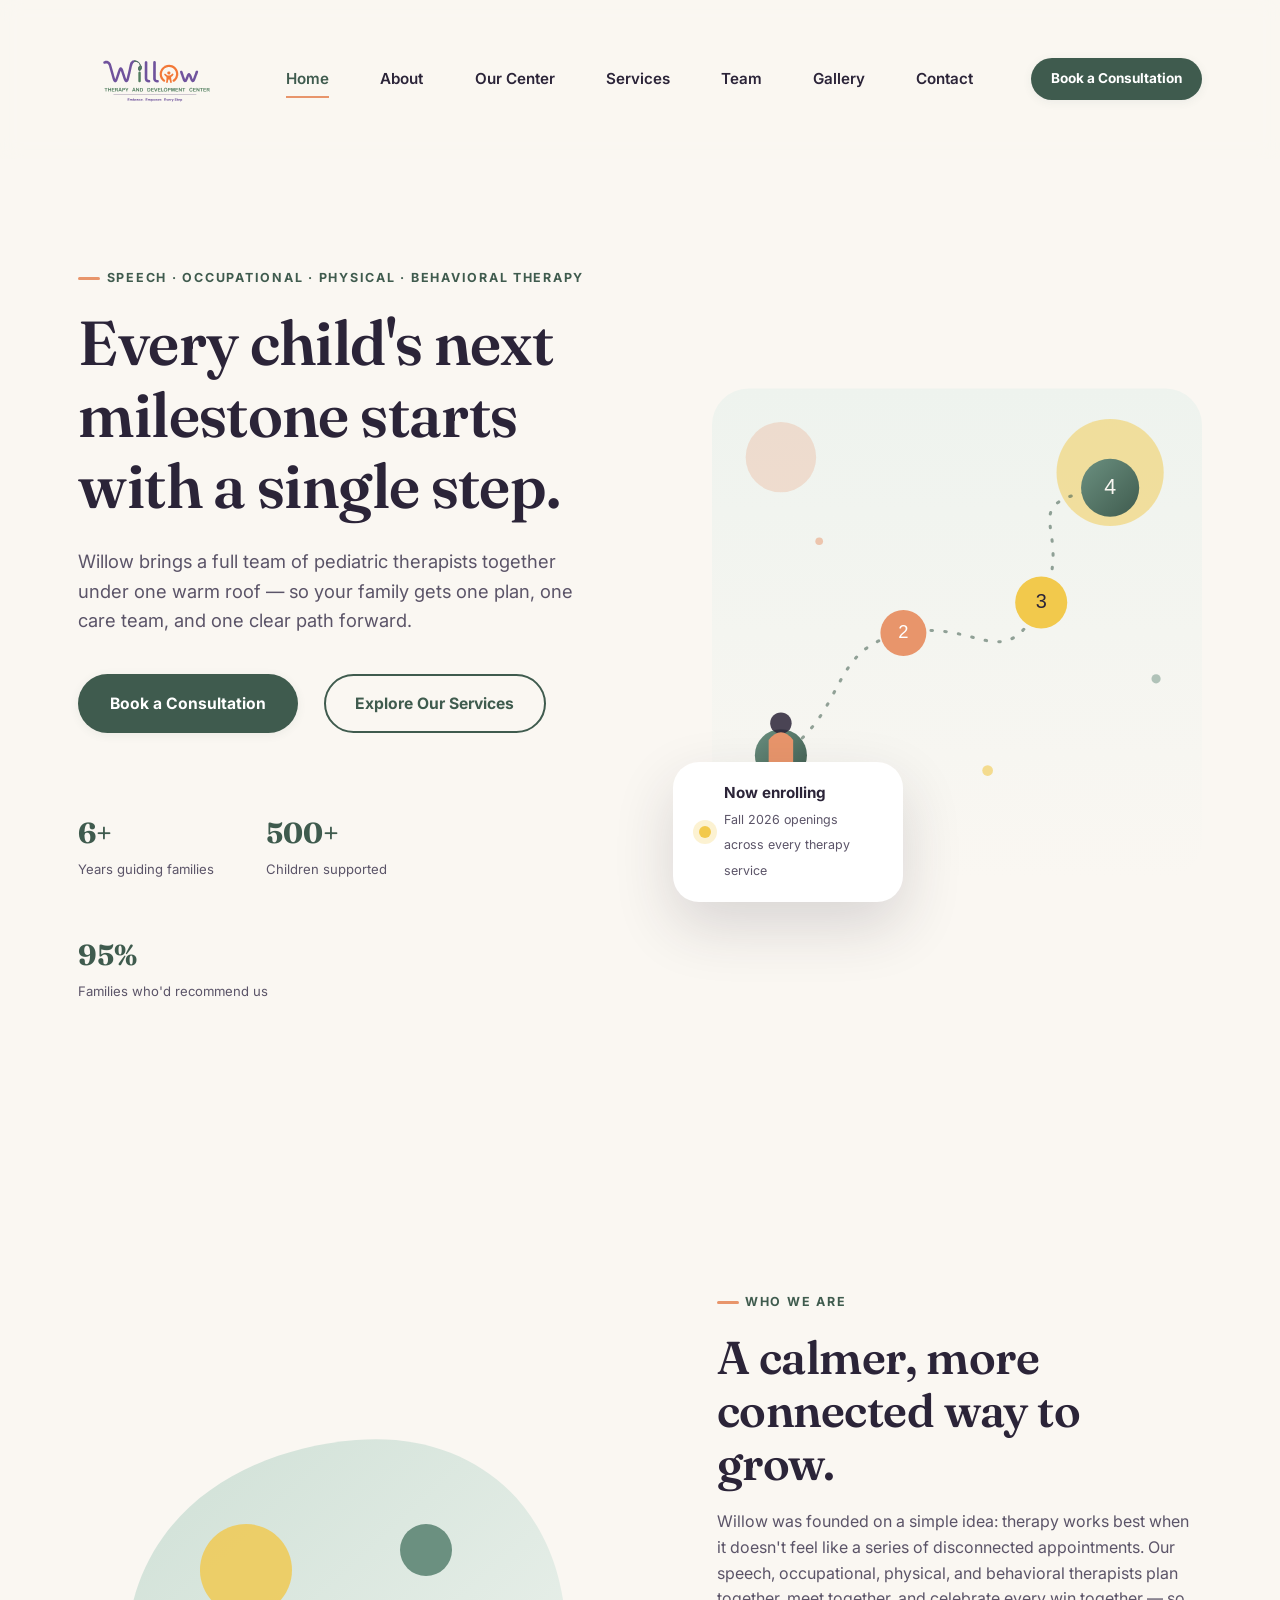
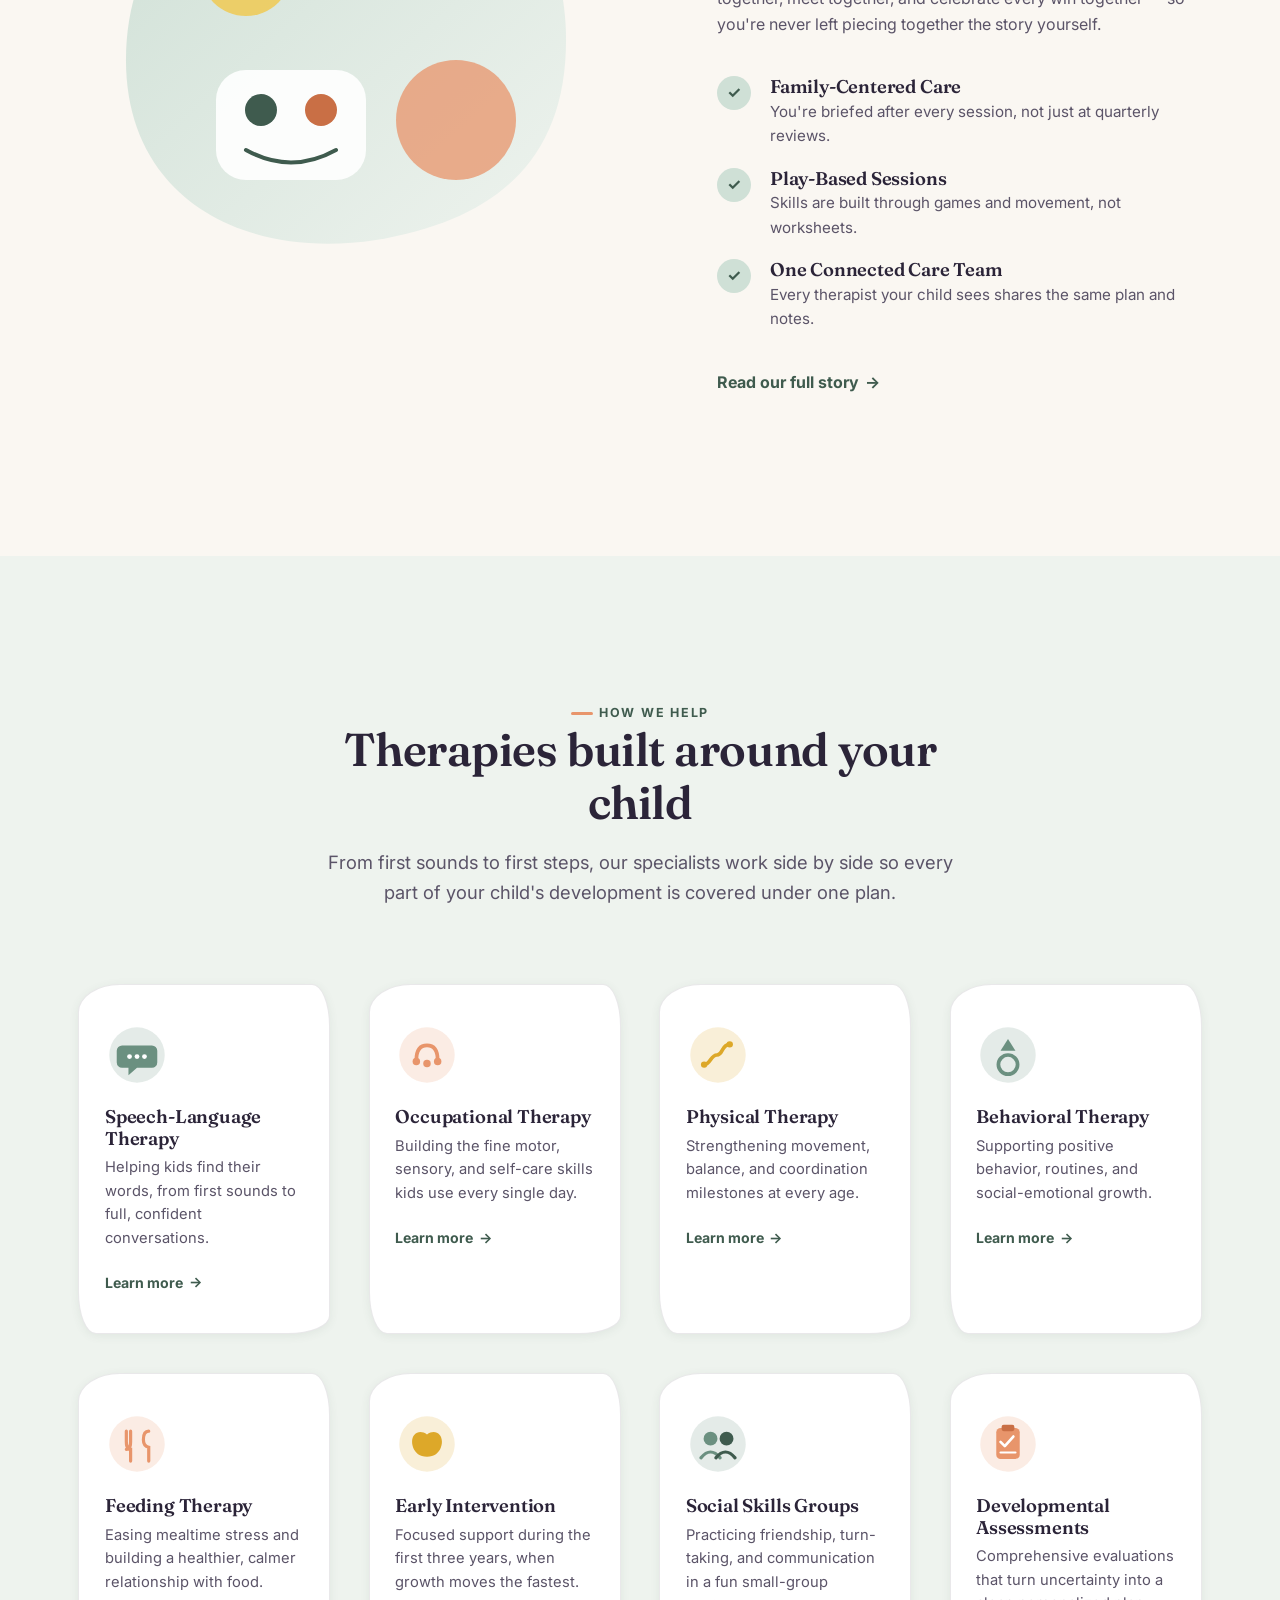
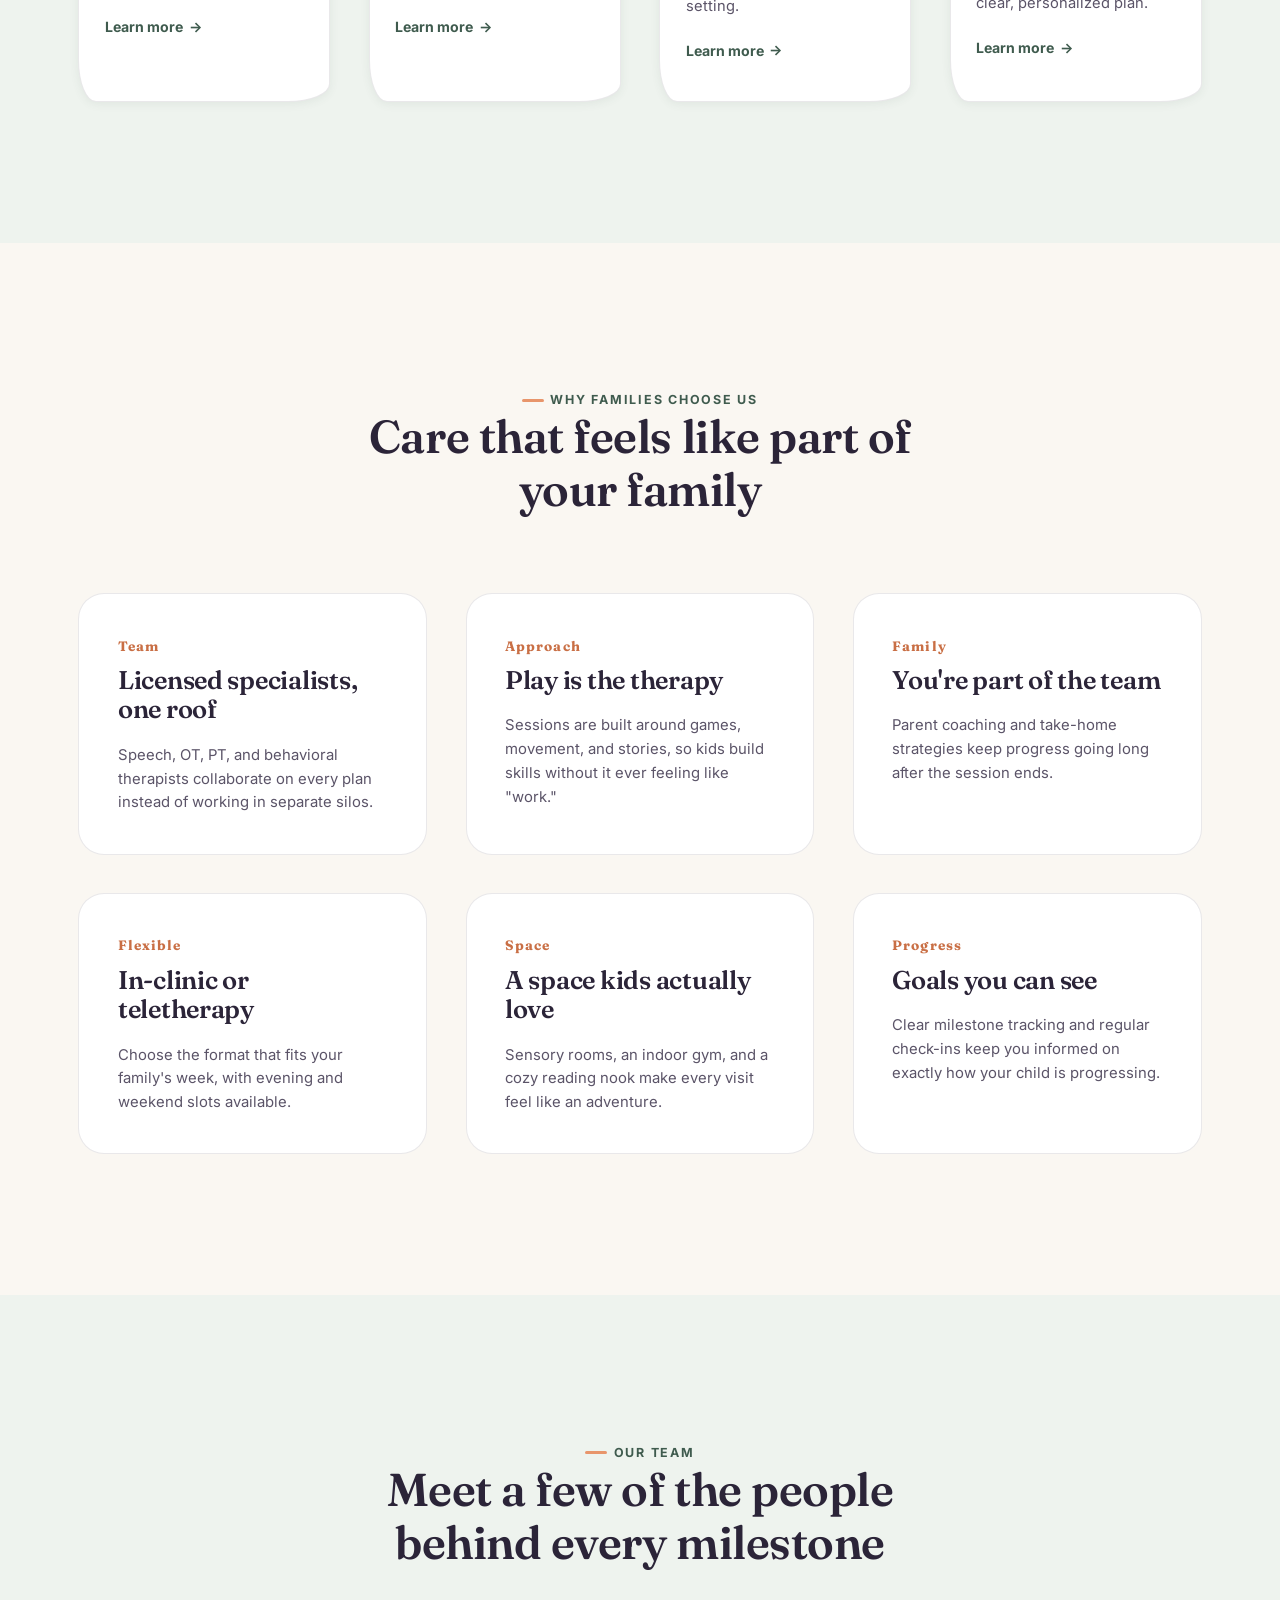
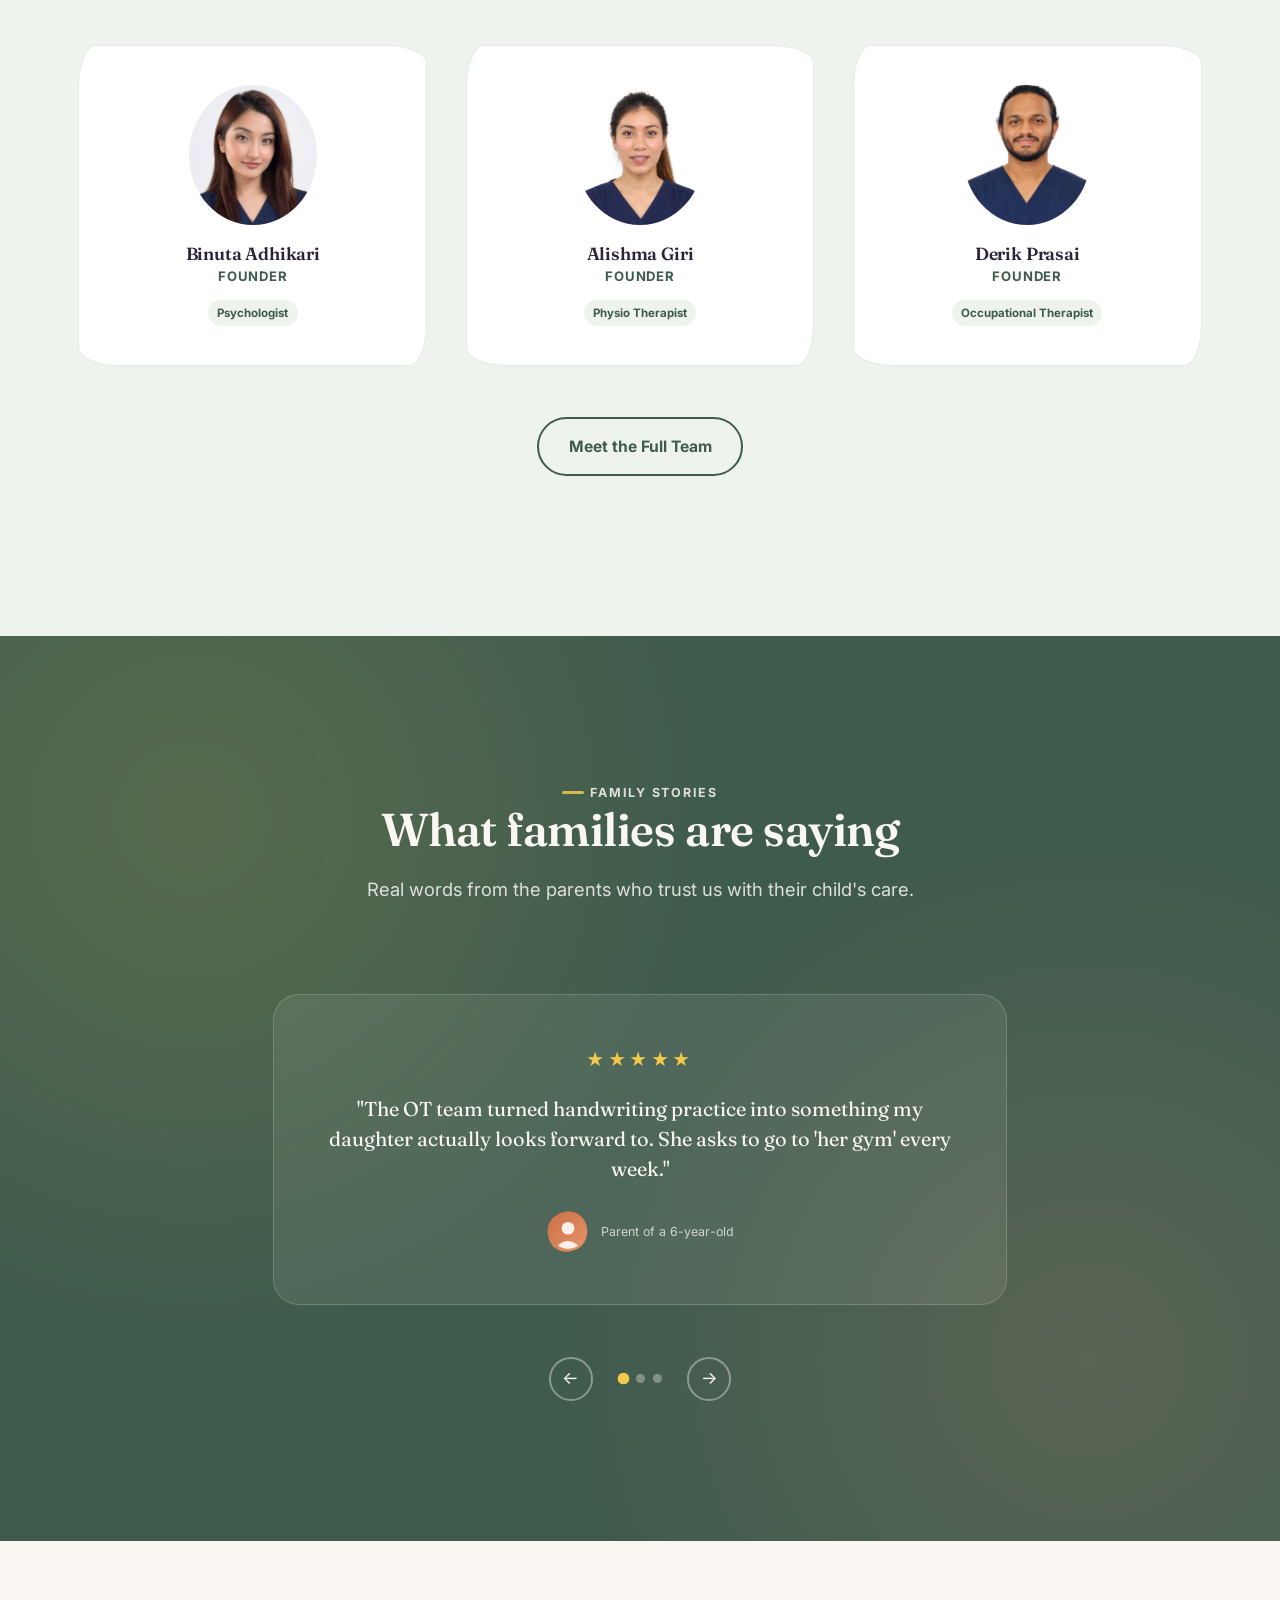
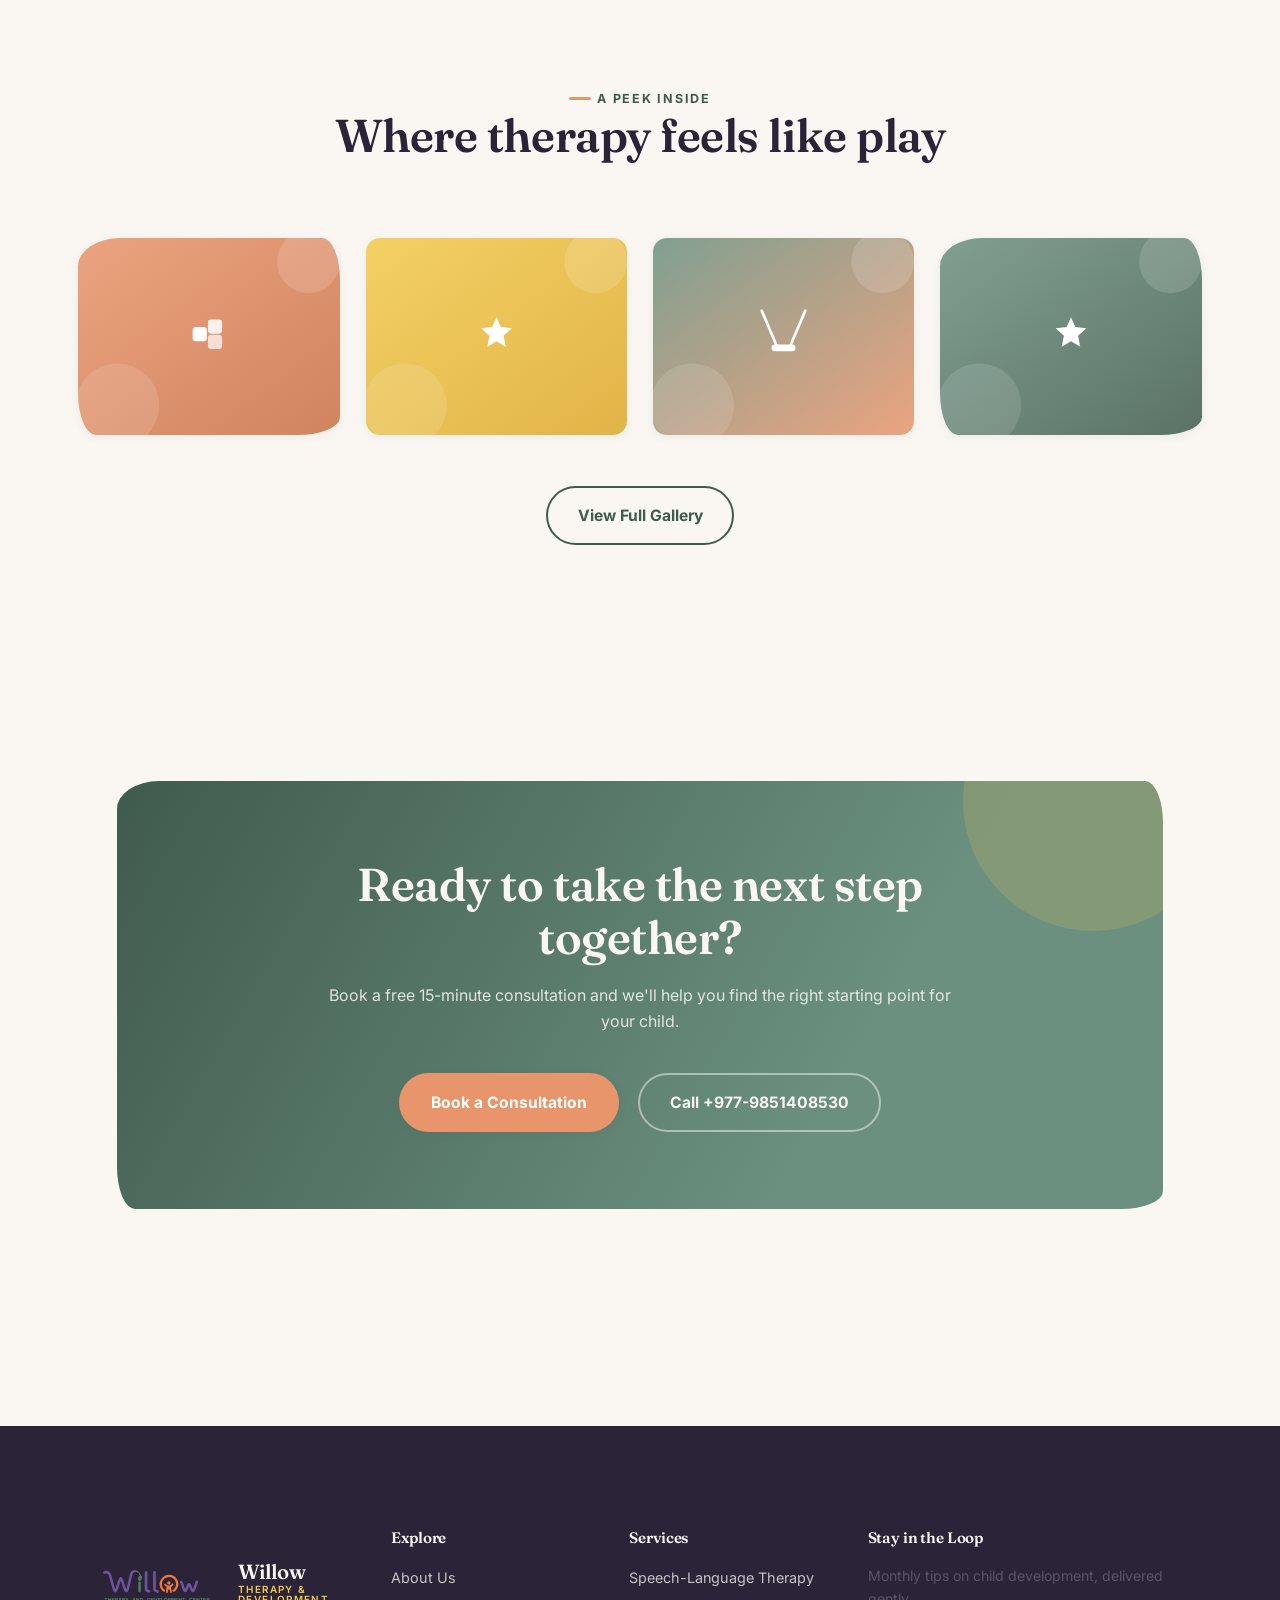
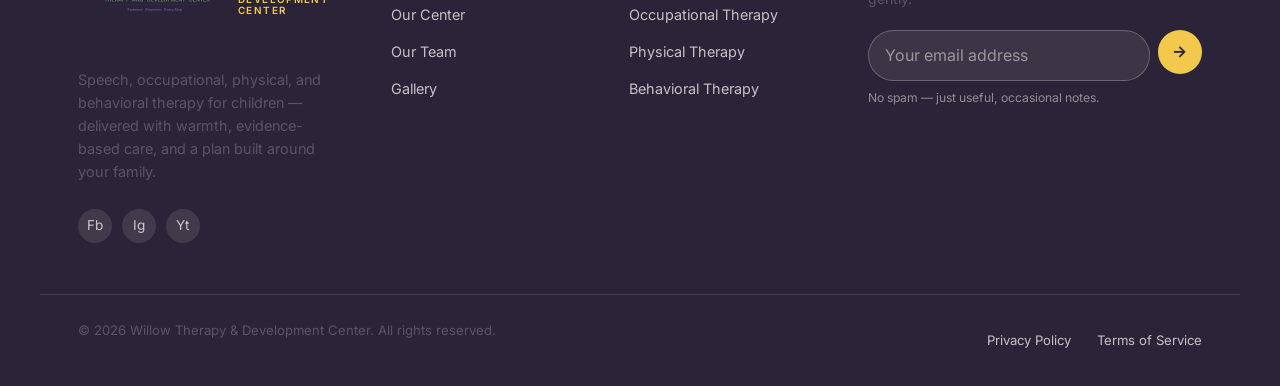
==== commit 0e473401: "Number Updated" ====
--- a/index.html
+++ b/index.html
@@ -352,7 +352,7 @@
           <p>Book a free 15-minute consultation and we'll help you find the right starting point for your child.</p>
           <div class="btn-group">
             <a href="contact.html#contact-form" class="btn btn-accent">Book a Consultation</a>
-            <a href="tel:+15552048890" class="btn btn-outline on-dark">Call (555) 204-8890</a>
+            <a href="tel:+9779851408530" class="btn btn-outline on-dark">Call +977-9851408530</a>
           </div>
         </div>
       </div>
--- a/css/style.css
+++ b/css/style.css
@@ -906,6 +906,16 @@
 }
 #contactForm.is-hidden{ display: none; }
 
+/* hCaptcha widget. Its iframe is a fixed 303px wide, so it is centred and
+   allowed to scale down rather than overflow the card on small phones. */
+.captcha-field{ display: flex; flex-direction: column; align-items: center; }
+/* overflow-x:auto, never hidden: the hCaptcha iframe is a fixed 303px, and on a
+   very narrow phone (320px) clipping it would hide the checkbox and make the
+   form impossible to submit. A scrollbar is ugly; an unreachable captcha loses
+   the enquiry. */
+.captcha-field .h-captcha{ max-width: 100%; overflow-x: auto; }
+.captcha-field.has-error .error-msg{ display: block; text-align: center; }
+
 /* WhatsApp CTA inside the contact-form success panel. Brand green rather than
    a site token on purpose -- people recognise the colour, and it reads as
    "this opens WhatsApp" instead of "this is another site button". */
